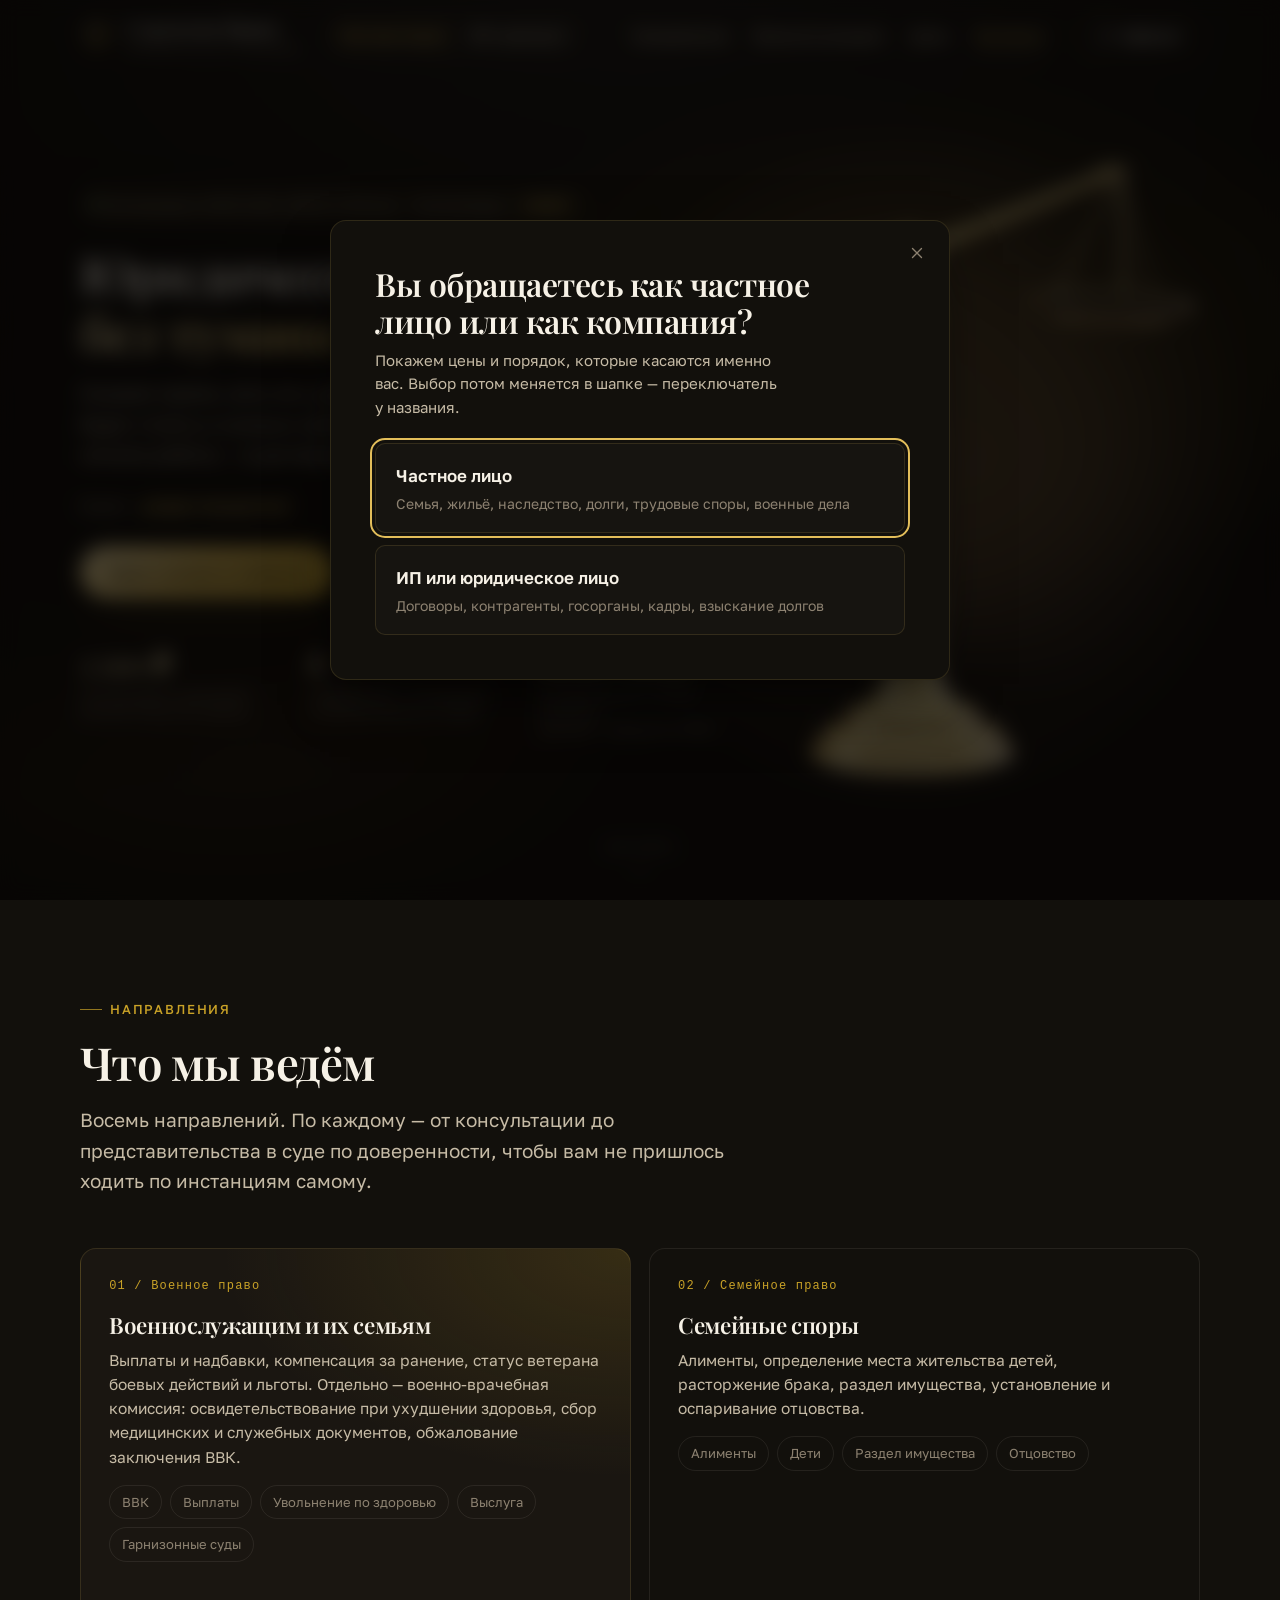
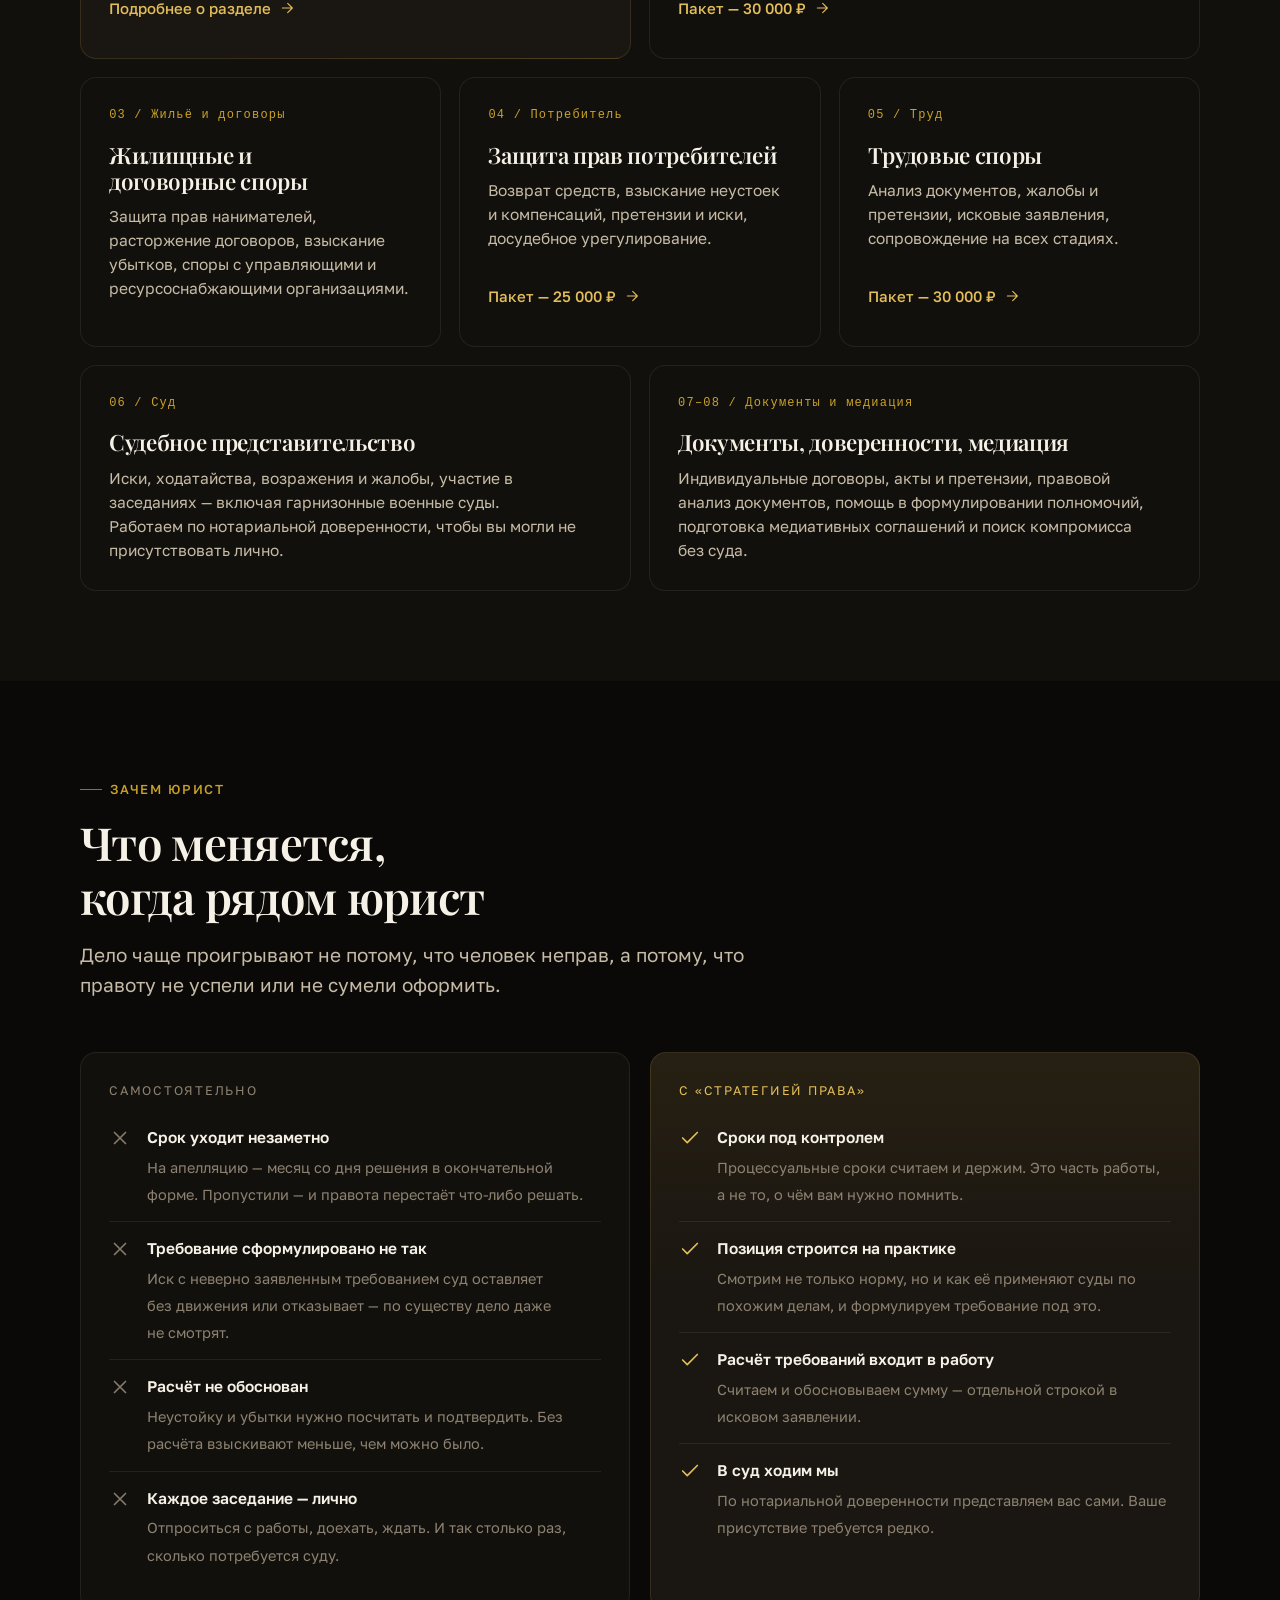
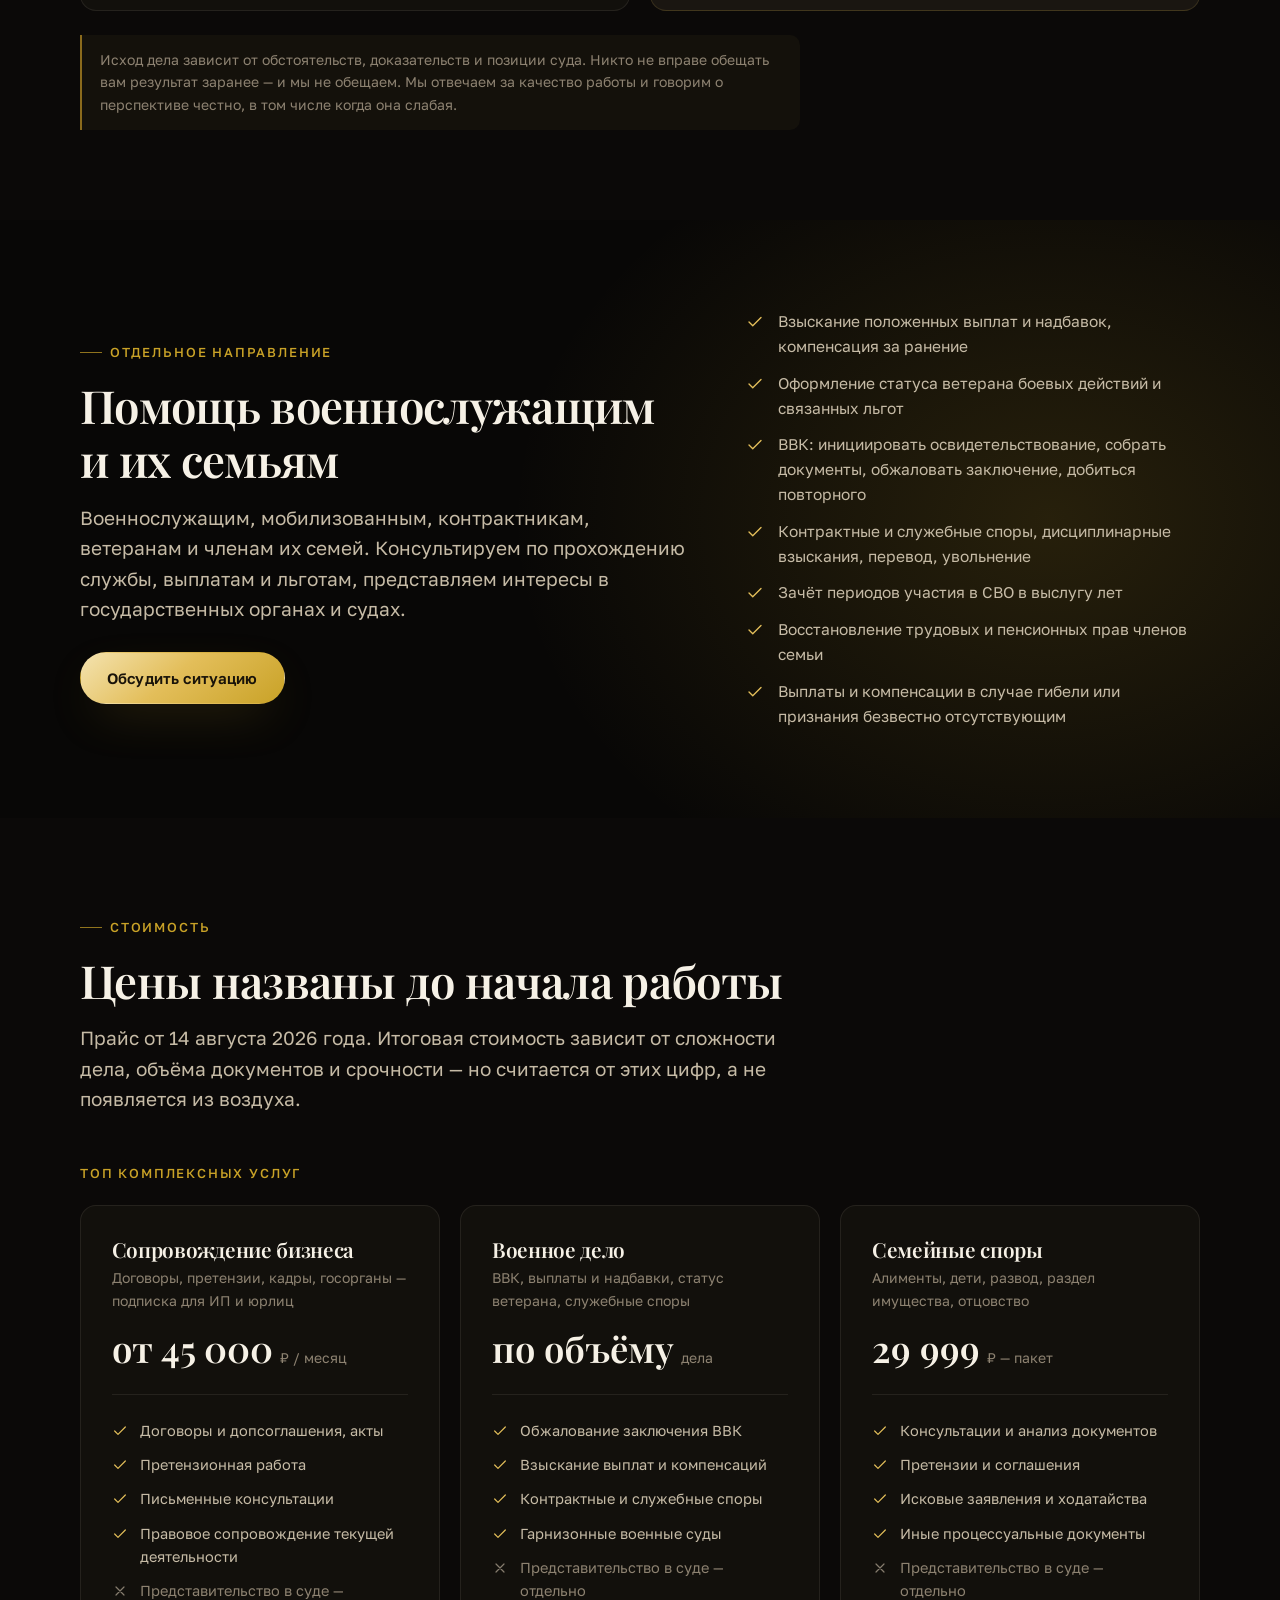
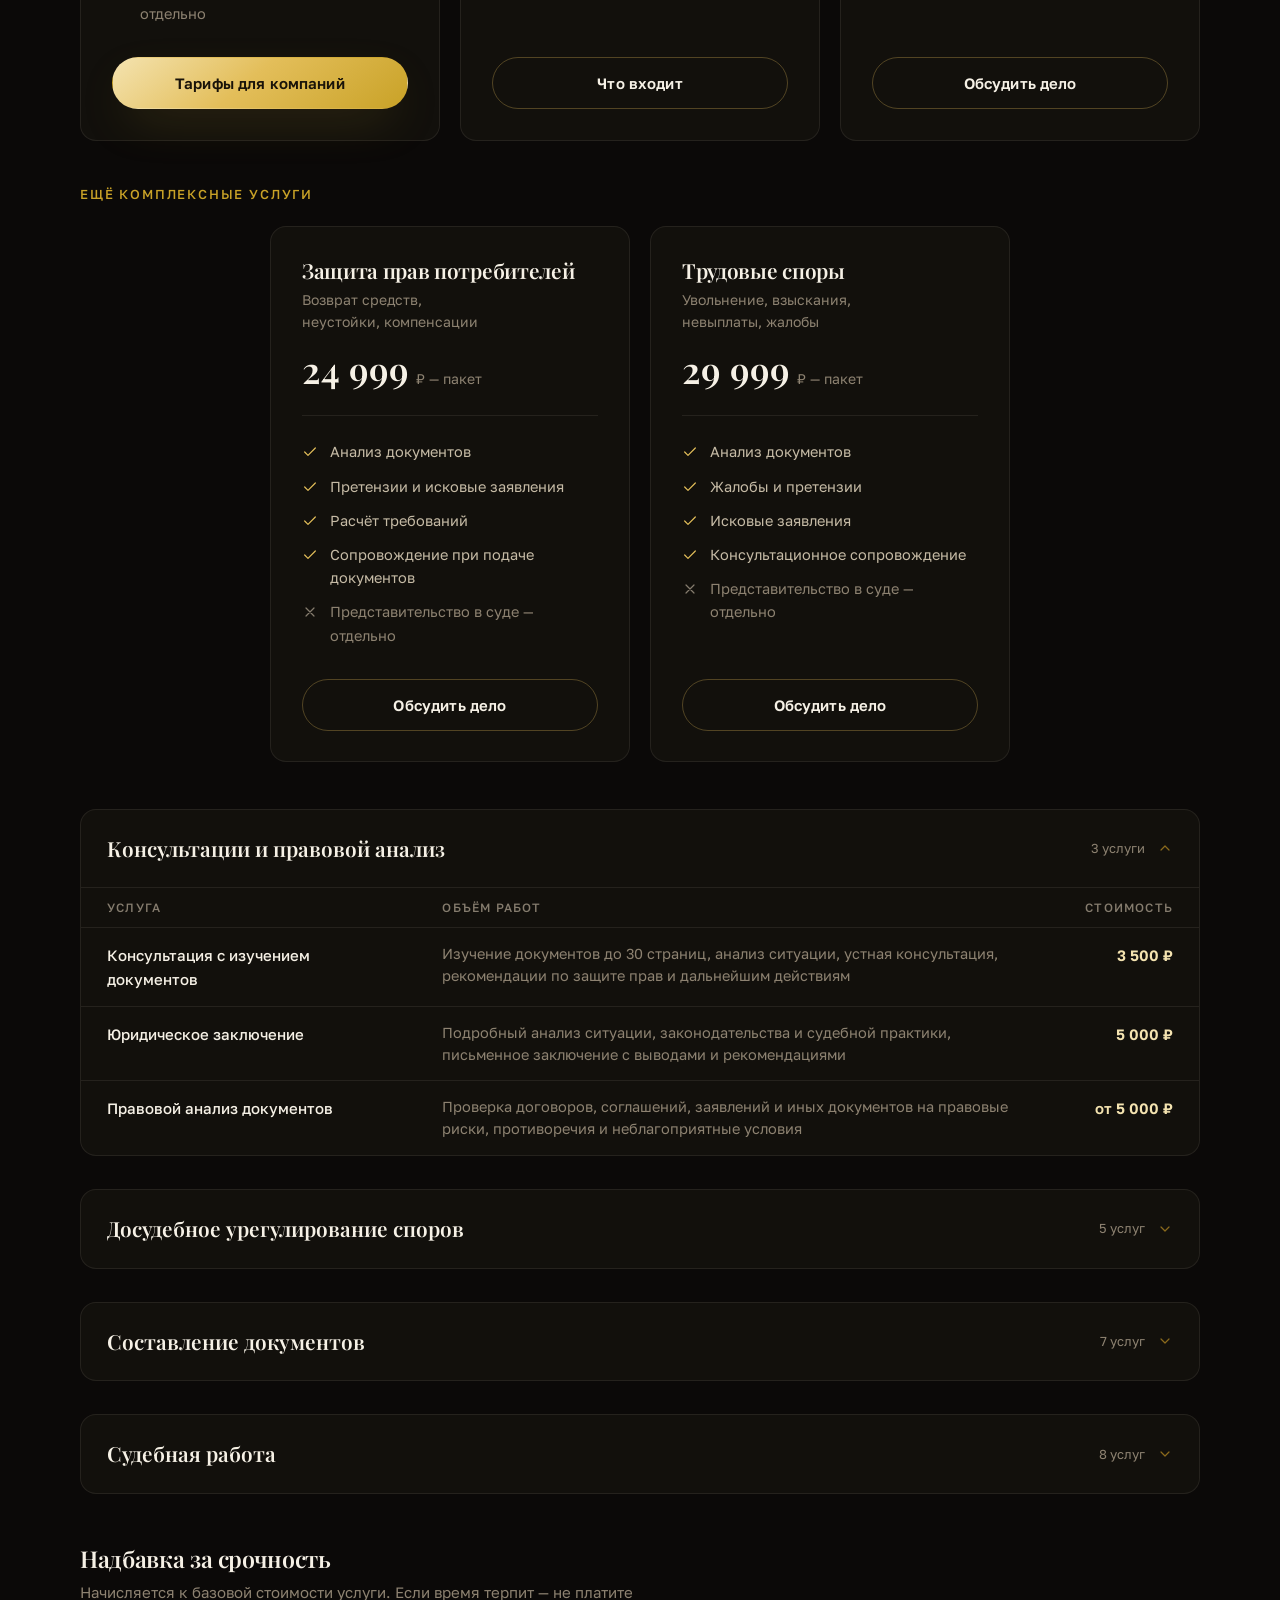
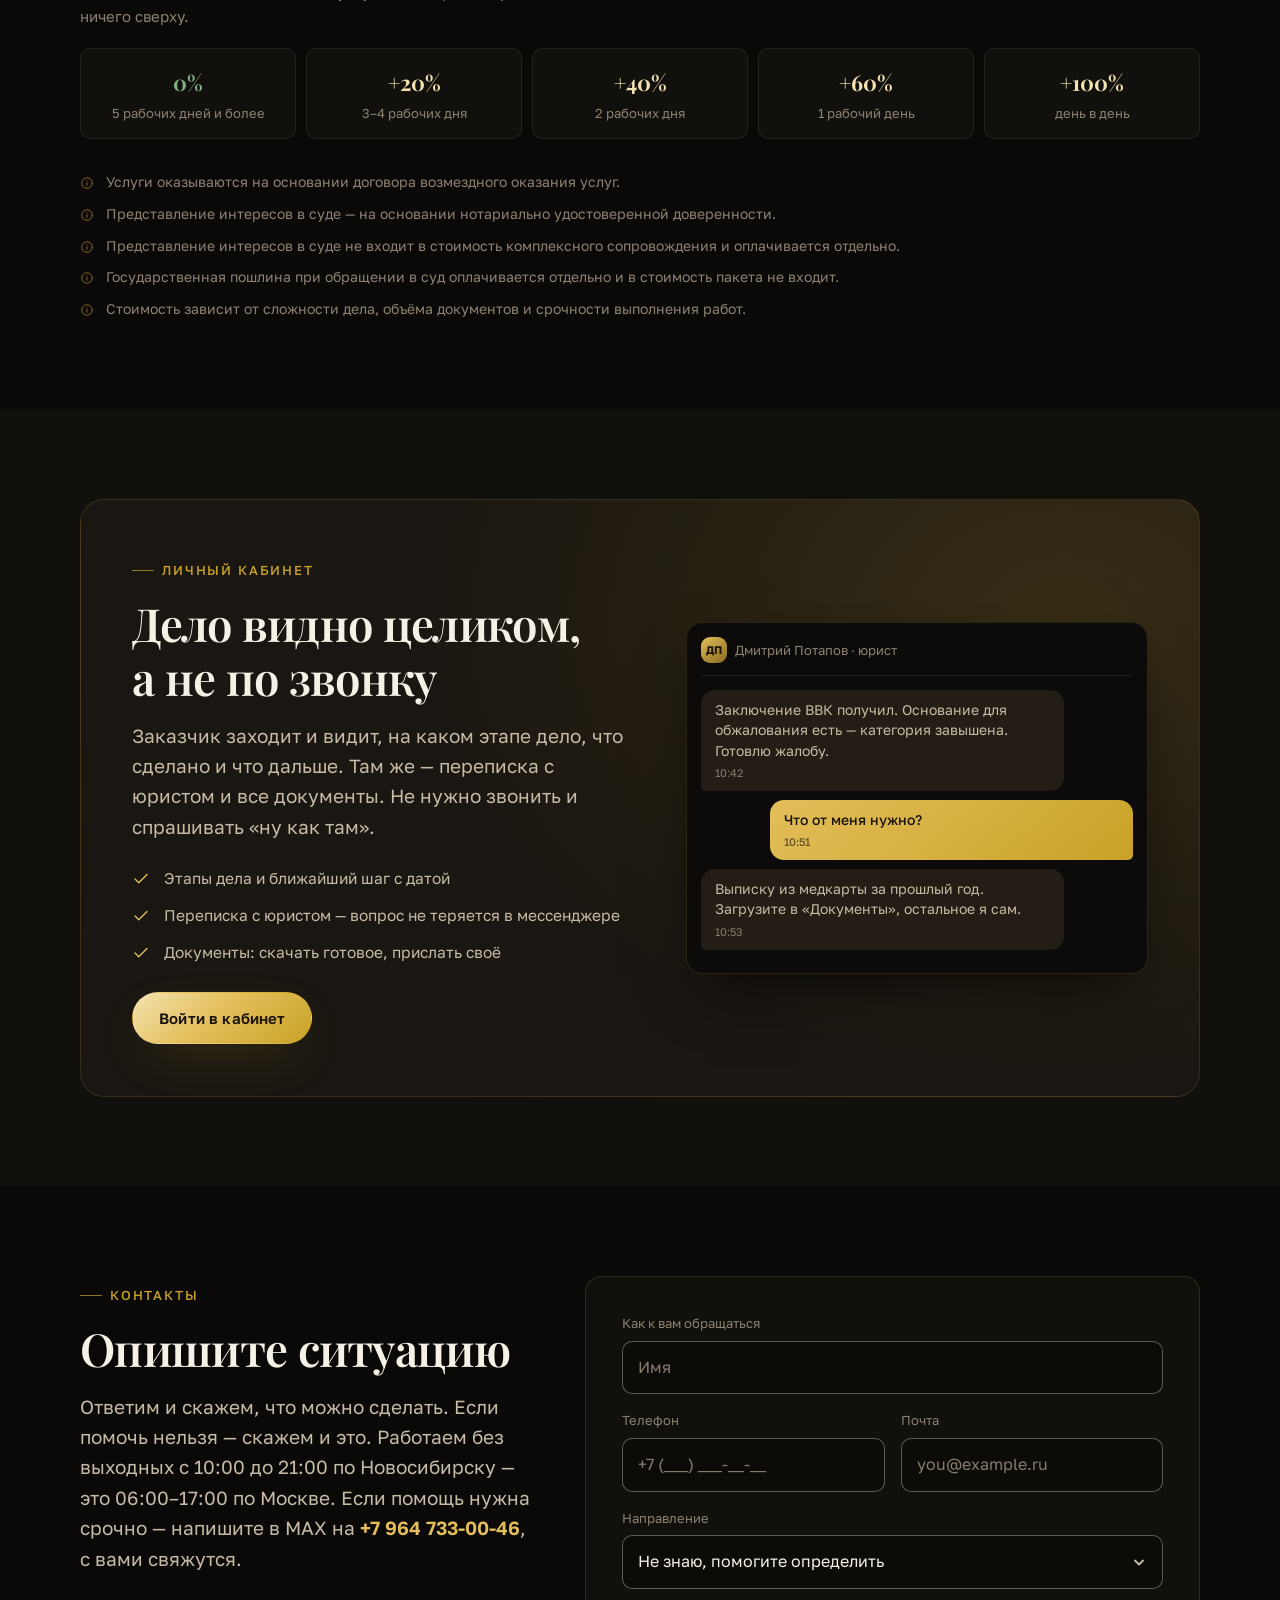
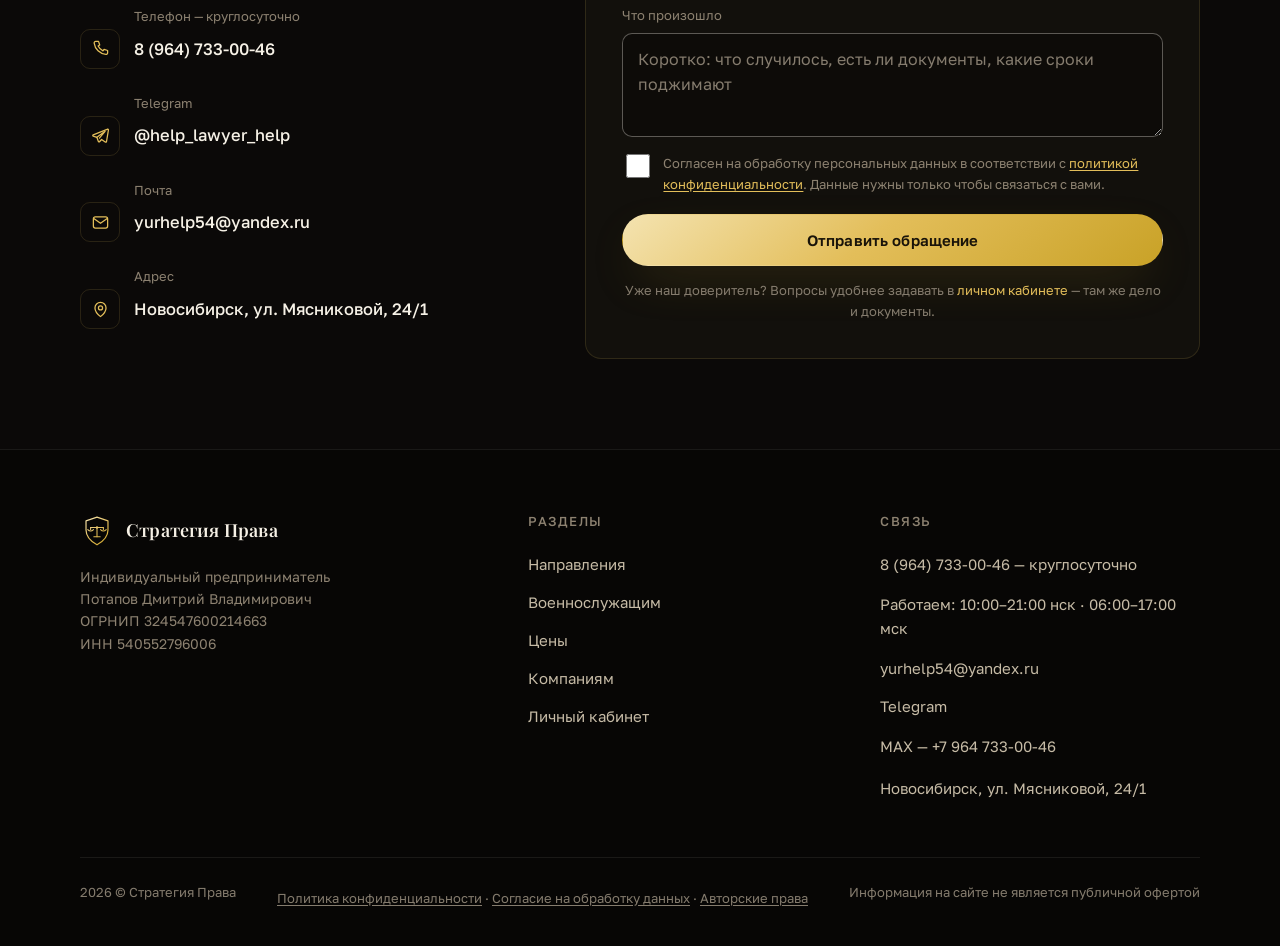
==== index.html @ c104bd07 "Сайт «Стратегия Права»: первая выкладка Собранная копия сайта. Исходники и серверная часть живут отд" ====
<!DOCTYPE html>
<html lang="ru">
<head>
<meta charset="utf-8">
<meta name="viewport" content="width=device-width, initial-scale=1, viewport-fit=cover">
<meta name="theme-color" content="#0b0908">
<title>Юрист в Новосибирске — «Стратегия Права»</title>
<meta name="description" content="Юридическая помощь частным лицам и бизнесу в Новосибирске: семейные, жилищные и трудовые споры, защита прав потребителей, помощь военнослужащим и их семьям. Консультация с изучением документов — 3 500 ₽. Работаем без выходных с 10:00 до 21:00 по Новосибирску — это 06:00–17:00 по Москве.">
<link rel="canonical" href="https://strategydefense.ru/">
<meta property="og:type" content="website">
<meta property="og:locale" content="ru_RU">
<meta property="og:site_name" content="Стратегия Права">
<meta property="og:title" content="Юрист в Новосибирске — «Стратегия Права»">
<meta property="og:description" content="Семейные, жилищные и трудовые споры, защита прав потребителей, помощь военнослужащим. Стоимость фиксируем до начала работы.">
<meta property="og:url" content="https://strategydefense.ru/">
<meta property="og:image" content="https://strategydefense.ru/assets/img/og.jpg">
<meta name="twitter:card" content="summary_large_image">
<link rel="icon" href="assets/img/favicon.svg?v=98" type="image/svg+xml">
<link rel="icon" type="image/png" sizes="32x32" href="assets/img/brand/favicon-32.png">
<link rel="apple-touch-icon" href="assets/img/brand/apple-touch-icon.png">
<link rel="preconnect" href="https://fonts.googleapis.com">
<link rel="preconnect" href="https://fonts.gstatic.com" crossorigin>
<link rel="stylesheet" href="https://fonts.googleapis.com/css2?family=Golos+Text:wght@400;500;600;700&family=Playfair+Display:wght@500;600;700&display=swap">
<link rel="stylesheet" href="assets/css/app.css?v=98">
<script type="application/ld+json">
{
  "@context": "https://schema.org",
  "@type": "LegalService",
  "name": "Стратегия Права",
  "description": "Юридические услуги для частных лиц и бизнеса: семейное, жилищное, трудовое и военное право, защита прав потребителей, судебное представительство.",
  "url": "https://strategydefense.ru/",
  "telephone": "+7-964-733-00-46",
  "email": "yurhelp54@yandex.ru",
  "priceRange": "1500-30000 RUB",
  "currenciesAccepted": "RUB",
  "address": {
    "@type": "PostalAddress",
    "streetAddress": "ул. Мясниковой, 24/1",
    "addressLocality": "Новосибирск",
    "addressRegion": "Новосибирская область",
    "addressCountry": "RU"
  },
  "areaServed": { "@type": "City", "name": "Новосибирск" },
  "openingHoursSpecification": {
    "@type": "OpeningHoursSpecification",
    "dayOfWeek": ["Monday","Tuesday","Wednesday","Thursday","Friday","Saturday","Sunday"],
    "opens": "10:00",
    "closes": "21:00"
  },
  "founder": { "@type": "Person", "name": "Потапов Дмитрий Владимирович" },
  "sameAs": ["https://t.me/help_lawyer_help"]
}
</script>
</head>
<body>
<a class="skip-link" href="#main">Перейти к содержанию</a>
<div class="grain" aria-hidden="true"></div>
<svg width="0" height="0" style="position:absolute" aria-hidden="true" focusable="false">
<defs>
<linearGradient id="au" gradientUnits="userSpaceOnUse" x1="17" y1="9" x2="79" y2="87">
<stop offset="0%" stop-color="#f4e3b0"/>
<stop offset="52%" stop-color="#e3be5a"/>
<stop offset="100%" stop-color="#c9a227"/>
</linearGradient>
<symbol id="i-check" viewBox="0 0 24 24" fill="none" stroke="currentColor" stroke-width="1.8" stroke-linecap="round" stroke-linejoin="round"><path d="m20 6-11 11-5-5"/></symbol>
<symbol id="i-x" viewBox="0 0 24 24" fill="none" stroke="currentColor" stroke-width="1.8" stroke-linecap="round"><path d="M18 6 6 18M6 6l12 12"/></symbol>
<symbol id="i-arrow" viewBox="0 0 24 24" fill="none" stroke="currentColor" stroke-width="1.6" stroke-linecap="round" stroke-linejoin="round"><path d="M5 12h14m-6-7 7 7-7 7"/></symbol>
<symbol id="i-phone" viewBox="0 0 24 24" fill="none" stroke="currentColor" stroke-width="1.6" stroke-linecap="round" stroke-linejoin="round"><path d="M6.5 3h3l1.5 4.5-2 1.4a13 13 0 0 0 6.1 6.1l1.4-2L21 14.5v3a2 2 0 0 1-2.2 2A16.5 16.5 0 0 1 4 5.2 2 2 0 0 1 6 3Z"/></symbol>
<symbol id="i-mail" viewBox="0 0 24 24" fill="none" stroke="currentColor" stroke-width="1.6" stroke-linecap="round" stroke-linejoin="round"><rect x="3" y="5" width="18" height="14" rx="2.5"/><path d="m3.5 7 8.5 6 8.5-6"/></symbol>
<symbol id="i-tg" viewBox="0 0 24 24" fill="none" stroke="currentColor" stroke-width="1.6" stroke-linecap="round" stroke-linejoin="round"><path d="M21 4 2.8 11.1c-.8.3-.8 1.4 0 1.7l4.6 1.5 1.8 5c.3.8 1.3.9 1.8.3l2.4-2.6 4.5 3.3c.6.4 1.5.1 1.7-.7L22 5.2c.2-.9-.6-1.6-1.4-1.2Z"/><path d="m7.4 14.3 10.4-7.6-7.2 8.6"/></symbol>
<symbol id="i-pin" viewBox="0 0 24 24" fill="none" stroke="currentColor" stroke-width="1.6" stroke-linecap="round" stroke-linejoin="round"><path d="M12 21s7-5.6 7-11a7 7 0 1 0-14 0c0 5.4 7 11 7 11Z"/><circle cx="12" cy="10" r="2.6"/></symbol>
<symbol id="i-clock" viewBox="0 0 24 24" fill="none" stroke="currentColor" stroke-width="1.6" stroke-linecap="round" stroke-linejoin="round"><circle cx="12" cy="12" r="9"/><path d="M12 7v5.2l3.2 2"/></symbol>
<symbol id="i-chev" viewBox="0 0 24 24" fill="none" stroke="currentColor" stroke-width="1.8" stroke-linecap="round" stroke-linejoin="round"><path d="m6 9 6 6 6-6"/></symbol>
<symbol id="i-dot" viewBox="0 0 24 24" fill="none" stroke="currentColor" stroke-width="1.8" stroke-linecap="round"><path d="M12 5v14M5 12h14"/></symbol>
<symbol id="i-info" viewBox="0 0 24 24" fill="none" stroke="currentColor" stroke-width="1.6" stroke-linecap="round" stroke-linejoin="round"><circle cx="12" cy="12" r="9"/><path d="M12 11v5m0-8.2v.2"/></symbol>
<symbol id="i-lock" viewBox="0 0 24 24" fill="none" stroke="currentColor" stroke-width="1.6" stroke-linecap="round" stroke-linejoin="round"><rect x="4" y="10" width="16" height="10" rx="2.5"/><path d="M8 10V7.5a4 4 0 0 1 8 0V10"/></symbol>
</defs>
</svg>
<header class="header" id="header">
<div class="container header__inner">
<a class="brand" href="index.html" aria-label="Стратегия Права — на главную">
<svg class="brand__mark" viewBox="0 0 96 96" fill="none" aria-hidden="true"><path d="M48 9 79 19.5V45c0 18-12.5 31.5-31 42C29.5 76.5 17 63 17 45V19.5Z" stroke="url(#au)" stroke-width="3.4" stroke-linejoin="round" stroke-linecap="round"/><g stroke="url(#au)" stroke-width="3" stroke-linecap="round" stroke-linejoin="round"><path d="M30 38h36"/><path d="M48 38v26"/><path d="M39 64h18"/><path d="M30 38v6M66 38v6"/><path d="M22 44q8 8.5 16 0M58 44q8 8.5 16 0"/></g><circle cx="48" cy="38" r="3.4" fill="url(#au)"/></svg>
<span class="brand__text">
<span class="brand__name">Стратегия Права</span>
<span class="brand__sub">Юридическая помощь</span>
</span>
</a>
<div class="audience" role="group" aria-label="Кому оказываем услуги">
<a class="audience__opt" href="index.html" aria-current="page" data-audience="person">Частным лицам</a>
<a class="audience__opt" href="business.html" data-audience="company">ИП и юрлицам</a>
</div>
<nav class="nav" aria-label="Основная навигация">
<a class="nav__link" href="#services">Направления</a>
<a class="nav__link" href="#military">Военнослужащим</a>
<a class="nav__link" href="#prices">Цены</a>
<a class="nav__link" href="#contacts">Контакты</a>
</nav>
<div class="header__actions">
<a class="header__phone" href="tel:+79647330046">8 (964) 733-00-46</a>
<a class="btn btn--ghost btn--sm" href="lk/index.html">
<svg width="15" height="15" aria-hidden="true"><use href="#i-lock"/></svg>
<span class="btn__label">Кабинет</span>
</a>
<button class="burger" id="burger" aria-label="Меню" aria-expanded="false" aria-controls="mobile-menu"><span></span></button>
</div>
</div>
</header>
<div class="mobile-menu" id="mobile-menu" hidden>
<div class="audience audience--menu" role="group" aria-label="Кому оказываем услуги">
<a class="audience__opt" href="index.html" aria-current="page" data-audience="person">Частным лицам</a>
<a class="audience__opt" href="business.html" data-audience="company">ИП и юрлицам</a>
</div>
<a href="#services">Направления</a>
<a href="#military">Военнослужащим</a>
<a href="#prices">Цены</a>
<a href="#contacts">Контакты</a>
<a href="lk/index.html">Личный кабинет</a>
<a class="btn btn--primary" href="tel:+79647330046">Позвонить 8 (964) 733-00-46</a>
</div>
<main id="main">
<section class="hero">
<div class="hero__glow" aria-hidden="true"></div>
<div class="container hero__inner">
<div class="hero__copy">
<p class="hero__badge">
<span class="hero__dot" aria-hidden="true"></span>
        Без выходных, 10:00–21:00 <span class="nowrap">(06:00–17:00&nbsp;мск)&nbsp;·</span> Консультация&nbsp;— <b>3 500 ₽</b>
</p>
<h1 class="hero__title">
<span>Юридическая помощь</span>
<span class="gilt">без тумана и сюрпризов</span>
</h1>
<p class="hero__lead">
        Скажем прямо, есть ли у дела перспектива, сколько это будет стоить
        и сколько займёт. Стоимость фиксируем до начала работы — в договоре,
        а не «по ходу».
      </p>
<p class="hero__ticker">
<span>Ведём:</span>
<span class="hero__ticker-word" id="ticker">алименты</span>
</p>
<div class="hero__cta">
<a class="btn btn--primary" href="lk/index.html">Задать вопрос в кабинете</a>
<a class="btn btn--ghost" href="#prices">Посмотреть цены</a>
</div>
<dl class="hero__trust">
<div><dt>3 500 ₽</dt><dd>консультация с изучением<br>документов до 30 страниц</dd></div>
<div><dt>8</dt><dd>направлений — от семейных<br>споров до военного права</dd></div>
<div><dt>10:00–21:00</dt><dd>по Новосибирску, 06:00–17:00&nbsp;мск;<br>срочное — напишите в MAX</dd></div>
</dl>
</div>
<div class="hero__stage" id="stage">
<canvas id="scales"></canvas>
</div>
</div>
<div class="hero__scroll" aria-hidden="true">
<span>Листайте</span>
<svg width="16" height="16"><use href="#i-chev"/></svg>
</div>
</section>
<section class="section section--raised" id="services">
<div class="container">
<div class="section__head reveal">
<p class="eyebrow">Направления</p>
<h2 class="section__title">Что мы ведём</h2>
<p class="section__lead">
        Восемь направлений. По каждому — от консультации до представительства
        в суде по доверенности, чтобы вам не пришлось ходить по инстанциям самому.
      </p>
</div>
<div class="bento">
<article class="tile tile--span3 tile--feature reveal">
<p class="tile__num">01 / Военное право</p>
<h3 class="tile__title">Военнослужащим и их семьям</h3>
<p class="tile__text">
          Выплаты и надбавки, компенсация за ранение, статус ветерана боевых
          действий и льготы. Отдельно — военно-врачебная комиссия: освидетельствование
          при ухудшении здоровья, сбор медицинских и служебных документов, обжалование
          заключения ВВК.
        </p>
<div class="chips">
<span class="chip">ВВК</span><span class="chip">Выплаты</span>
<span class="chip">Увольнение по здоровью</span><span class="chip">Выслуга</span>
<span class="chip">Гарнизонные суды</span>
</div>
<p class="tile__foot"><a class="link-arrow" href="#military">Подробнее о разделе <svg width="16" height="16"><use href="#i-arrow"/></svg></a></p>
</article>
<article class="tile tile--span3 reveal" style="--reveal-delay:60ms">
<p class="tile__num">02 / Семейное право</p>
<h3 class="tile__title">Семейные споры</h3>
<p class="tile__text">
          Алименты, определение места жительства детей, расторжение брака,
          раздел имущества, установление и оспаривание отцовства.
        </p>
<div class="chips">
<span class="chip">Алименты</span><span class="chip">Дети</span>
<span class="chip">Раздел имущества</span><span class="chip">Отцовство</span>
</div>
<p class="tile__foot"><a class="link-arrow" href="#prices">Пакет — 30 000 ₽ <svg width="16" height="16"><use href="#i-arrow"/></svg></a></p>
</article>
<article class="tile tile--span2 reveal">
<p class="tile__num">03 / Жильё и договоры</p>
<h3 class="tile__title">Жилищные и договорные споры</h3>
<p class="tile__text">
          Защита прав нанимателей, расторжение договоров, взыскание убытков,
          споры с управляющими и ресурсоснабжающими организациями.
        </p>
</article>
<article class="tile tile--span2 reveal" style="--reveal-delay:60ms">
<p class="tile__num">04 / Потребитель</p>
<h3 class="tile__title">Защита прав потребителей</h3>
<p class="tile__text">
          Возврат средств, взыскание неустоек и компенсаций, претензии и иски,
          досудебное урегулирование.
        </p>
<p class="tile__foot"><a class="link-arrow" href="#prices">Пакет — 25 000 ₽ <svg width="16" height="16"><use href="#i-arrow"/></svg></a></p>
</article>
<article class="tile tile--span2 reveal" style="--reveal-delay:120ms">
<p class="tile__num">05 / Труд</p>
<h3 class="tile__title">Трудовые споры</h3>
<p class="tile__text">
          Анализ документов, жалобы и претензии, исковые заявления,
          сопровождение на всех стадиях.
        </p>
<p class="tile__foot"><a class="link-arrow" href="#prices">Пакет — 30 000 ₽ <svg width="16" height="16"><use href="#i-arrow"/></svg></a></p>
</article>
<article class="tile tile--span3 reveal">
<p class="tile__num">06 / Суд</p>
<h3 class="tile__title">Судебное представительство</h3>
<p class="tile__text">
          Иски, ходатайства, возражения и жалобы, участие в заседаниях —
          включая гарнизонные военные суды. Работаем по нотариальной доверенности,
          чтобы вы могли не присутствовать лично.
        </p>
</article>
<article class="tile tile--span3 reveal" style="--reveal-delay:60ms">
<p class="tile__num">07–08 / Документы и медиация</p>
<h3 class="tile__title">Документы, доверенности, медиация</h3>
<p class="tile__text">
          Индивидуальные договоры, акты и претензии, правовой анализ документов,
          помощь в формулировании полномочий, подготовка медиативных соглашений
          и поиск компромисса без суда.
        </p>
</article>
</div>
</div>
</section>
<section class="section">
<div class="container">
<div class="section__head reveal">
<p class="eyebrow">Зачем юрист</p>
<h2 class="section__title">Что меняется, когда рядом юрист</h2>
<p class="section__lead">
        Дело чаще проигрывают не потому, что человек неправ, а потому, что
        правоту не успели или не сумели оформить.
      </p>
</div>
<div class="compare reveal">
<div class="compare__col">
<p class="compare__label">Самостоятельно</p>
<div class="compare__row">
<svg class="compare__icon" style="color:var(--faint)"><use href="#i-x"/></svg>
<p><b>Срок уходит незаметно</b><span>На апелляцию — месяц со дня решения в окончательной форме. Пропустили — и правота перестаёт что-либо решать.</span></p>
</div>
<div class="compare__row">
<svg class="compare__icon" style="color:var(--faint)"><use href="#i-x"/></svg>
<p><b>Требование сформулировано не так</b><span>Иск с неверно заявленным требованием суд оставляет без движения или отказывает — по существу дело даже не смотрят.</span></p>
</div>
<div class="compare__row">
<svg class="compare__icon" style="color:var(--faint)"><use href="#i-x"/></svg>
<p><b>Расчёт не обоснован</b><span>Неустойку и убытки нужно посчитать и подтвердить. Без расчёта взыскивают меньше, чем можно было.</span></p>
</div>
<div class="compare__row">
<svg class="compare__icon" style="color:var(--faint)"><use href="#i-x"/></svg>
<p><b>Каждое заседание — лично</b><span>Отпроситься с работы, доехать, ждать. И так столько раз, сколько потребуется суду.</span></p>
</div>
</div>
<div class="compare__col compare__col--good">
<p class="compare__label">С «Стратегией Права»</p>
<div class="compare__row">
<svg class="compare__icon" style="color:var(--gold)"><use href="#i-check"/></svg>
<p><b>Сроки под контролем</b><span>Процессуальные сроки считаем и держим. Это часть работы, а не то, о чём вам нужно помнить.</span></p>
</div>
<div class="compare__row">
<svg class="compare__icon" style="color:var(--gold)"><use href="#i-check"/></svg>
<p><b>Позиция строится на практике</b><span>Смотрим не только норму, но и как её применяют суды по похожим делам, и формулируем требование под это.</span></p>
</div>
<div class="compare__row">
<svg class="compare__icon" style="color:var(--gold)"><use href="#i-check"/></svg>
<p><b>Расчёт требований входит в работу</b><span>Считаем и обосновываем сумму — отдельной строкой в исковом заявлении.</span></p>
</div>
<div class="compare__row">
<svg class="compare__icon" style="color:var(--gold)"><use href="#i-check"/></svg>
<p><b>В суд ходим мы</b><span>По нотариальной доверенности представляем вас сами. Ваше присутствие требуется редко.</span></p>
</div>
</div>
</div>
<p class="note reveal" style="max-width:80ch">
      Исход дела зависит от обстоятельств, доказательств и позиции суда. Никто
      не вправе обещать вам результат заранее — и мы не обещаем. Мы отвечаем
      за качество работы и говорим о перспективе честно, в том числе когда
      она слабая.
    </p>
</div>
</section>
<section class="section band" id="military">
<div class="band__glow" aria-hidden="true"></div>
<div class="container band__inner">
<div class="reveal">
<p class="eyebrow">Отдельное направление</p>
<h2 class="section__title">Помощь военнослужащим и их семьям</h2>
<p class="section__lead" style="margin-bottom:28px">
        Военнослужащим, мобилизованным, контрактникам, ветеранам и членам их
        семей. Консультируем по прохождению службы, выплатам и льготам,
        представляем интересы в государственных органах и судах.
      </p>
<p><a class="btn btn--primary" href="#contacts">Обсудить ситуацию</a></p>
</div>
<ul class="band__list reveal" style="--reveal-delay:100ms">
<li><svg><use href="#i-check"/></svg><span>Взыскание положенных выплат и надбавок, компенсация за ранение</span></li>
<li><svg><use href="#i-check"/></svg><span>Оформление статуса ветерана боевых действий и связанных льгот</span></li>
<li><svg><use href="#i-check"/></svg><span>ВВК: инициировать освидетельствование, собрать документы, обжаловать заключение, добиться повторного</span></li>
<li><svg><use href="#i-check"/></svg><span>Контрактные и служебные споры, дисциплинарные взыскания, перевод, увольнение</span></li>
<li><svg><use href="#i-check"/></svg><span>Зачёт периодов участия в СВО в выслугу лет</span></li>
<li><svg><use href="#i-check"/></svg><span>Восстановление трудовых и пенсионных прав членов семьи</span></li>
<li><svg><use href="#i-check"/></svg><span>Выплаты и компенсации в случае гибели или признания безвестно отсутствующим</span></li>
</ul>
</div>
</section>
<section class="section" id="prices">
<div class="container">
<div class="section__head section__head--wide reveal">
<p class="eyebrow">Стоимость</p>
<h2 class="section__title">Цены названы до начала работы</h2>
<p class="section__lead">
        Прайс от 14 августа 2026 года. Итоговая стоимость зависит от сложности
        дела, объёма документов и срочности — но считается от этих цифр,
        а не появляется из воздуха.
      </p>
</div>
<h3 class="plans__head reveal">ТОП комплексных услуг</h3>
<div class="plans reveal">
<article class="plan">
<h3 class="plan__name">Сопровождение бизнеса</h3>
<p class="plan__for">Договоры, претензии, кадры, госорганы — подписка для ИП и юрлиц</p>
<p class="plan__price"><b>от 45 000</b><span>₽ / месяц</span></p>
<ul class="plan__list">
<li class="yes"><svg><use href="#i-check"/></svg><span>Договоры и допсоглашения, акты</span></li>
<li class="yes"><svg><use href="#i-check"/></svg><span>Претензионная работа</span></li>
<li class="yes"><svg><use href="#i-check"/></svg><span>Письменные консультации</span></li>
<li class="yes"><svg><use href="#i-check"/></svg><span>Правовое сопровождение текущей деятельности</span></li>
<li class="no"><svg><use href="#i-x"/></svg><span>Представительство в суде — отдельно</span></li>
</ul>
<a class="btn btn--primary btn--block" href="business.html">Тарифы для компаний</a>
</article>
<article class="plan">
<h3 class="plan__name">Военное дело</h3>
<p class="plan__for">ВВК, выплаты и надбавки, статус ветерана, служебные споры</p>
<p class="plan__price"><b>по объёму</b><span>дела</span></p>
<ul class="plan__list">
<li class="yes"><svg><use href="#i-check"/></svg><span>Обжалование заключения ВВК</span></li>
<li class="yes"><svg><use href="#i-check"/></svg><span>Взыскание выплат и компенсаций</span></li>
<li class="yes"><svg><use href="#i-check"/></svg><span>Контрактные и служебные споры</span></li>
<li class="yes"><svg><use href="#i-check"/></svg><span>Гарнизонные военные суды</span></li>
<li class="no"><svg><use href="#i-x"/></svg><span>Представительство в суде — отдельно</span></li>
</ul>
<a class="btn btn--ghost btn--block" href="#military">Что входит</a>
</article>
<article class="plan">
<h3 class="plan__name">Семейные споры</h3>
<p class="plan__for">Алименты, дети, развод, раздел имущества, отцовство</p>
<p class="plan__price"><b>29 999</b><span>₽ — пакет</span></p>
<ul class="plan__list">
<li class="yes"><svg><use href="#i-check"/></svg><span>Консультации и анализ документов</span></li>
<li class="yes"><svg><use href="#i-check"/></svg><span>Претензии и соглашения</span></li>
<li class="yes"><svg><use href="#i-check"/></svg><span>Исковые заявления и ходатайства</span></li>
<li class="yes"><svg><use href="#i-check"/></svg><span>Иные процессуальные документы</span></li>
<li class="no"><svg><use href="#i-x"/></svg><span>Представительство в суде — отдельно</span></li>
</ul>
<a class="btn btn--ghost btn--block" href="#contacts">Обсудить дело</a>
</article>
</div>
<h3 class="plans__head reveal">Ещё комплексные услуги</h3>
<div class="plans plans--rest reveal">
<article class="plan">
<h3 class="plan__name">Защита прав потребителей</h3>
<p class="plan__for">Возврат средств, неустойки, компенсации</p>
<p class="plan__price"><b>24 999</b><span>₽ — пакет</span></p>
<ul class="plan__list">
<li class="yes"><svg><use href="#i-check"/></svg><span>Анализ документов</span></li>
<li class="yes"><svg><use href="#i-check"/></svg><span>Претензии и исковые заявления</span></li>
<li class="yes"><svg><use href="#i-check"/></svg><span>Расчёт требований</span></li>
<li class="yes"><svg><use href="#i-check"/></svg><span>Сопровождение при подаче документов</span></li>
<li class="no"><svg><use href="#i-x"/></svg><span>Представительство в суде — отдельно</span></li>
</ul>
<a class="btn btn--ghost btn--block" href="#contacts">Обсудить дело</a>
</article>
<article class="plan">
<h3 class="plan__name">Трудовые споры</h3>
<p class="plan__for">Увольнение, взыскания, невыплаты, жалобы</p>
<p class="plan__price"><b>29 999</b><span>₽ — пакет</span></p>
<ul class="plan__list">
<li class="yes"><svg><use href="#i-check"/></svg><span>Анализ документов</span></li>
<li class="yes"><svg><use href="#i-check"/></svg><span>Жалобы и претензии</span></li>
<li class="yes"><svg><use href="#i-check"/></svg><span>Исковые заявления</span></li>
<li class="yes"><svg><use href="#i-check"/></svg><span>Консультационное сопровождение</span></li>
<li class="no"><svg><use href="#i-x"/></svg><span>Представительство в суде — отдельно</span></li>
</ul>
<a class="btn btn--ghost btn--block" href="#contacts">Обсудить дело</a>
</article>
</div>
<div class="pricebook reveal" style="margin-top:clamp(28px,3.6vw,48px)">
<details class="pricegroup" open>
<summary>
          Консультации и правовой анализ
          <span class="pricegroup__count">3 услуги</span>
<svg class="pricegroup__chev"><use href="#i-chev"/></svg>
</summary>
<table class="ptable">
<thead><tr><th>Услуга</th><th>Объём работ</th><th style="text-align:right">Стоимость</th></tr></thead>
<tbody>
<tr><td class="p-name">Консультация с изучением документов</td><td class="p-scope">Изучение документов до 30 страниц, анализ ситуации, устная консультация, рекомендации по защите прав и дальнейшим действиям</td><td class="p-cost">3 500 ₽</td></tr>
<tr><td class="p-name">Юридическое заключение</td><td class="p-scope">Подробный анализ ситуации, законодательства и судебной практики, письменное заключение с выводами и рекомендациями</td><td class="p-cost">5 000 ₽</td></tr>
<tr><td class="p-name">Правовой анализ документов</td><td class="p-scope">Проверка договоров, соглашений, заявлений и иных документов на правовые риски, противоречия и неблагоприятные условия</td><td class="p-cost">от 5 000 ₽</td></tr>
</tbody>
</table>
</details>
<details class="pricegroup">
<summary>
          Досудебное урегулирование споров
          <span class="pricegroup__count">5 услуг</span>
<svg class="pricegroup__chev"><use href="#i-chev"/></svg>
</summary>
<table class="ptable">
<thead><tr><th>Услуга</th><th>Объём работ</th><th style="text-align:right">Стоимость</th></tr></thead>
<tbody>
<tr><td class="p-name">Претензия физическому лицу</td><td class="p-scope">Претензионное письмо с изложением требований заказчика</td><td class="p-cost">от 1 500 ₽</td></tr>
<tr><td class="p-name">Претензия юридическому лицу</td><td class="p-scope">Анализ ситуации, мотивированная претензия со ссылками на нормы законодательства и договорные обязательства</td><td class="p-cost">от 3 000 ₽</td></tr>
<tr><td class="p-name">Ответ на претензию</td><td class="p-scope">Анализ предъявленных требований, формирование правовой позиции, письменный ответ</td><td class="p-cost">от 3 000 ₽</td></tr>
<tr><td class="p-name">Досудебное соглашение</td><td class="p-scope">Разработка соглашения об урегулировании спора без обращения в суд</td><td class="p-cost">от 5 000 ₽</td></tr>
<tr><td class="p-name">Представительство при урегулировании спора</td><td class="p-scope">Переговоры, деловая переписка, телефонные переговоры, участие во встречах, выработка условий урегулирования</td><td class="p-cost">от 3 000 ₽</td></tr>
</tbody>
</table>
</details>
<details class="pricegroup">
<summary>
          Составление документов
          <span class="pricegroup__count">7 услуг</span>
<svg class="pricegroup__chev"><use href="#i-chev"/></svg>
</summary>
<table class="ptable">
<thead><tr><th>Услуга</th><th>Объём работ</th><th style="text-align:right">Стоимость</th></tr></thead>
<tbody>
<tr><td class="p-name">Исковое заявление</td><td class="p-scope">Подготовка иска, формирование правовой позиции, перечень приложений и расчёты</td><td class="p-cost">от 7 000 ₽</td></tr>
<tr><td class="p-name">Административное исковое заявление</td><td class="p-scope">Подготовка административного иска и необходимых приложений</td><td class="p-cost">от 8 500 ₽</td></tr>
<tr><td class="p-name">Ходатайство</td><td class="p-scope">Процессуальный документ по конкретному вопросу в рамках разбирательства</td><td class="p-cost">от 2 000 ₽</td></tr>
<tr><td class="p-name">Договор</td><td class="p-scope">Разработка договора с учётом интересов заказчика и действующего законодательства</td><td class="p-cost">5 000–7 000 ₽</td></tr>
<tr><td class="p-name">Проверка договора</td><td class="p-scope">Анализ на правовые риски и неблагоприятные условия, рекомендации</td><td class="p-cost">от 3 500 ₽</td></tr>
<tr><td class="p-name">Доверенность (проект)</td><td class="p-scope">Проект для последующего нотариального удостоверения или подписания</td><td class="p-cost">1 500 ₽</td></tr>
<tr><td class="p-name">Правки в готовый документ</td><td class="p-scope">Корректировка содержания, дополнение новыми условиями и положениями</td><td class="p-cost">1 000 ₽</td></tr>
</tbody>
</table>
</details>
<details class="pricegroup">
<summary>
          Судебная работа
          <span class="pricegroup__count">8 услуг</span>
<svg class="pricegroup__chev"><use href="#i-chev"/></svg>
</summary>
<table class="ptable">
<thead><tr><th>Услуга</th><th>Объём работ</th><th style="text-align:right">Стоимость</th></tr></thead>
<tbody>
<tr><td class="p-name">Возражения на иск</td><td class="p-scope">Анализ исковых требований, формирование правовой позиции, подготовка возражений</td><td class="p-cost">от 7 000 ₽</td></tr>
<tr><td class="p-name">Отзыв на иск</td><td class="p-scope">Анализ материалов дела, мотивированный отзыв на исковое заявление</td><td class="p-cost">от 7 000 ₽</td></tr>
<tr><td class="p-name">Письменные пояснения в суд</td><td class="p-scope">Письменная позиция по обстоятельствам дела и представленным доказательствам</td><td class="p-cost">от 3 000 ₽</td></tr>
<tr><td class="p-name">Мировое соглашение</td><td class="p-scope">Разработка условий урегулирования спора и подготовка текста соглашения</td><td class="p-cost">от 7 000 ₽</td></tr>
<tr><td class="p-name">Апелляционная жалоба</td><td class="p-scope">Анализ решения суда первой инстанции, формирование позиции, подготовка жалобы</td><td class="p-cost">от 10 000 ₽</td></tr>
<tr><td class="p-name">Кассационная жалоба</td><td class="p-scope">Анализ судебных актов и подготовка кассационной жалобы</td><td class="p-cost">от 10 000 ₽</td></tr>
<tr><td class="p-name">Представительство в госорганах</td><td class="p-scope">Подготовка обращений, участие в рассмотрении вопросов, взаимодействие с должностными лицами. По доверенности</td><td class="p-cost">от 5 500 ₽</td></tr>
<tr><td class="p-name">Участие в судебном заседании</td><td class="p-scope">Подготовка к заседанию, участие, представление интересов доверителя. По доверенности</td><td class="p-cost">12 000 ₽</td></tr>
</tbody>
</table>
</details>
</div>
<div class="reveal" style="margin-top:clamp(32px,4vw,56px)">
<h3 style="font-size:clamp(1.15rem,1rem + 0.6vw,1.45rem);margin-bottom:8px">Надбавка за срочность</h3>
<p style="font-size:15px;color:var(--muted);margin-bottom:20px;max-width:66ch">
        Начисляется к базовой стоимости услуги. Если время терпит — не платите ничего сверху.
      </p>
<div class="rush">
<div class="rush__cell rush__cell--free"><b>0%</b><span>5 рабочих дней и более</span></div>
<div class="rush__cell"><b>+20%</b><span>3–4 рабочих дня</span></div>
<div class="rush__cell"><b>+40%</b><span>2 рабочих дня</span></div>
<div class="rush__cell"><b>+60%</b><span>1 рабочий день</span></div>
<div class="rush__cell"><b>+100%</b><span>день в день</span></div>
</div>
<ul class="fineprint">
<li><svg><use href="#i-info"/></svg><span>Услуги оказываются на основании договора возмездного оказания услуг.</span></li>
<li><svg><use href="#i-info"/></svg><span>Представление интересов в суде — на основании нотариально удостоверенной доверенности.</span></li>
<li><svg><use href="#i-info"/></svg><span>Представление интересов в суде не входит в стоимость комплексного сопровождения и оплачивается отдельно.</span></li>
<li><svg><use href="#i-info"/></svg><span>Государственная пошлина при обращении в суд оплачивается отдельно и в стоимость пакета не входит.</span></li>
<li><svg><use href="#i-info"/></svg><span>Стоимость зависит от сложности дела, объёма документов и срочности выполнения работ.</span></li>
</ul>
</div>
</div>
</section>
<section class="section section--raised" id="cabinet">
<div class="container">
<div class="promo reveal">
<div class="promo__inner">
<div>
<p class="eyebrow">Личный кабинет</p>
<h2 class="section__title">Дело видно целиком, а не по звонку</h2>
<p class="section__lead" style="margin-bottom:24px">
            Заказчик заходит и видит, на каком этапе дело, что сделано и что
            дальше. Там же — переписка с юристом и все документы. Не нужно
            звонить и спрашивать «ну как там».
          </p>
<ul class="band__list" style="margin-bottom:28px">
<li><svg><use href="#i-check"/></svg><span>Этапы дела и ближайший шаг с датой</span></li>
<li><svg><use href="#i-check"/></svg><span>Переписка с юристом — вопрос не теряется в мессенджере</span></li>
<li><svg><use href="#i-check"/></svg><span>Документы: скачать готовое, прислать своё</span></li>
</ul>
<a class="btn btn--primary" href="lk/index.html">Войти в кабинет</a>
</div>
<div class="mock" aria-hidden="true">
<div class="mock__bar">
<span class="mock__avatar">ДП</span>
<span>Дмитрий Потапов · юрист</span>
</div>
<div class="bubble bubble--them">Заключение ВВК получил. Основание для обжалования есть — категория завышена. Готовлю жалобу.<time>10:42</time></div>
<div class="bubble bubble--me">Что от меня нужно?<time>10:51</time></div>
<div class="bubble bubble--them">Выписку из медкарты за прошлый год. Загрузите в «Документы», остальное я сам.<time>10:53</time></div>
</div>
</div>
</div>
</div>
</section>
<section class="section" id="contacts">
<div class="container">
<div class="contact">
<div class="reveal">
<p class="eyebrow">Контакты</p>
<h2 class="section__title">Опишите ситуацию</h2>
<p class="section__lead" style="margin-bottom:32px">
          Ответим и скажем, что можно сделать. Если помочь нельзя — скажем и это.
          Работаем без выходных с 10:00 до 21:00 по Новосибирску — это
          06:00–17:00 по Москве. Если помощь нужна срочно —
          напишите в MAX на <b style="color:var(--gold);font-weight:600">+7&nbsp;964&nbsp;733-00-46</b>, с вами свяжутся.
        </p>
<dl class="contact__list">
<div class="contact__item">
<span class="contact__icon"><svg width="19" height="19"><use href="#i-phone"/></svg></span>
<div><dt>Телефон — круглосуточно</dt><dd><a href="tel:+79647330046">8 (964) 733-00-46</a></dd></div>
</div>
<div class="contact__item">
<span class="contact__icon"><svg width="19" height="19"><use href="#i-tg"/></svg></span>
<div><dt>Telegram</dt><dd><a href="https://t.me/help_lawyer_help" target="_blank" rel="noopener">@help_lawyer_help</a></dd></div>
</div>
<div class="contact__item">
<span class="contact__icon"><svg width="19" height="19"><use href="#i-mail"/></svg></span>
<div><dt>Почта</dt><dd><a href="mailto:yurhelp54@yandex.ru">yurhelp54@yandex.ru</a></dd></div>
</div>
<div class="contact__item">
<span class="contact__icon"><svg width="19" height="19"><use href="#i-pin"/></svg></span>
<div><dt>Адрес</dt><dd>Новосибирск, ул. Мясниковой, 24/1</dd></div>
</div>
</dl>
</div>
<form class="form reveal" id="lead-form" novalidate>
<div class="form__grid">
<div class="field field--full">
<label for="f-name">Как к вам обращаться</label>
<input id="f-name" name="name" type="text" autocomplete="name" placeholder="Имя" required>
<p class="field__error">Напишите имя — иначе непонятно, как к вам обратиться.</p>
</div>
<div class="field">
<label for="f-phone">Телефон</label>
<input id="f-phone" name="phone" type="tel" inputmode="tel" autocomplete="tel" placeholder="+7 (___) ___-__-__">
<p class="field__error">Телефон выглядит неполным — проверьте цифры.</p>
</div>
<div class="field">
<label for="f-mail">Почта</label>
<input id="f-mail" name="email" type="email" autocomplete="email" placeholder="you@example.ru">
<p class="field__error">В адресе опечатка — не хватает «@» или домена.</p>
</div>
<div class="field field--full">
<label for="f-topic">Направление</label>
<select id="f-topic" name="topic">
<option>Не знаю, помогите определить</option>
<option>Помощь военнослужащим и семьям</option>
<option>Семейный спор</option>
<option>Жилищный или договорный спор</option>
<option>Защита прав потребителей</option>
<option>Трудовой спор</option>
<option>Сопровождение бизнеса</option>
</select>
</div>
<div class="field field--full">
<label for="f-text">Что произошло</label>
<textarea id="f-text" name="message" placeholder="Коротко: что случилось, есть ли документы, какие сроки поджимают" required></textarea>
<p class="field__error">Пары предложений хватит — без них не с чем работать.</p>
</div>
<div class="field field--full">
<label class="form__consent">
<input type="checkbox" id="f-agree" name="agree" required>
<span>Согласен на обработку персональных данных в соответствии с
                <a href="legal/index.html">политикой конфиденциальности</a>. Данные нужны
                только чтобы связаться с вами.</span>
</label>
<p class="field__error">Без согласия мы не вправе принять обращение.</p>
</div>
</div>
<p style="margin-top:20px">
<button class="btn btn--primary btn--block" type="submit" id="lead-submit">Отправить обращение</button>
</p>
<p class="form__status" id="lead-status" role="status" aria-live="polite"></p>
<p style="margin-top:14px;font-size:13px;color:var(--faint);text-align:center">
          Уже наш доверитель? Вопросы удобнее задавать в <a href="lk/index.html" style="color:var(--gold)">личном кабинете</a> — там же дело и документы.
        </p>
</form>
</div>
</div>
</section>
</main>
<footer class="footer">
<div class="container">
<div class="footer__top">
<div class="footer__col">
<a class="brand" href="index.html" style="margin-bottom:18px">
<svg class="brand__mark" viewBox="0 0 96 96" fill="none" aria-hidden="true"><path d="M48 9 79 19.5V45c0 18-12.5 31.5-31 42C29.5 76.5 17 63 17 45V19.5Z" stroke="url(#au)" stroke-width="3.4" stroke-linejoin="round" stroke-linecap="round"/><g stroke="url(#au)" stroke-width="3" stroke-linecap="round" stroke-linejoin="round"><path d="M30 38h36"/><path d="M48 38v26"/><path d="M39 64h18"/><path d="M30 38v6M66 38v6"/><path d="M22 44q8 8.5 16 0M58 44q8 8.5 16 0"/></g><circle cx="48" cy="38" r="3.4" fill="url(#au)"/></svg>
<span class="brand__text"><span class="brand__name">Стратегия Права</span></span>
</a>
<p style="font-size:14px;color:var(--muted);line-height:1.6">
          Индивидуальный предприниматель<br>Потапов Дмитрий Владимирович<br>
          ОГРНИП 324547600214663<br>ИНН 540552796006
        </p>
</div>
<div class="footer__col">
<h2>Разделы</h2>
<ul>
<li><a href="#services">Направления</a></li>
<li><a href="#military">Военнослужащим</a></li>
<li><a href="#prices">Цены</a></li>
<li><a href="business.html">Компаниям</a></li>
<li><a href="lk/index.html">Личный кабинет</a></li>
</ul>
</div>
<div class="footer__col">
<h2>Связь</h2>
<ul>
<li><a href="tel:+79647330046">8 (964) 733-00-46</a> — круглосуточно</li>
<li>Работаем: 10:00–21:00 нск · 06:00–17:00 мск</li>
<li><a href="mailto:yurhelp54@yandex.ru">yurhelp54@yandex.ru</a></li>
<li><a href="https://t.me/help_lawyer_help" target="_blank" rel="noopener">Telegram</a></li>
<li>MAX — +7&nbsp;964&nbsp;733-00-46</li>
<li>Новосибирск, ул. Мясниковой, 24/1</li>
</ul>
</div>
</div>
<div class="footer__legal">
<span>2026 © Стратегия Права</span>
<span>
<a href="legal/index.html">Политика конфиденциальности</a> ·
        <a href="legal/index.html">Согласие на обработку данных</a> ·
        <a href="legal/index.html">Авторские права</a>
</span>
<span>Информация на сайте не является публичной офертой</span>
</div>
</div>
</footer>
<div class="callbar">
<a class="btn btn--primary" href="lk/index.html"><svg width="16" height="16"><use href="#i-lock"/></svg> Кабинет</a>
<a class="btn btn--ghost" href="tel:+79647330046"><svg width="16" height="16"><use href="#i-phone"/></svg> Звонок</a>
</div>
<div class="pick" id="pick" hidden>
<div class="pick__scrim" data-pick-close></div>
<div class="pick__card" role="dialog" aria-modal="true"
       aria-labelledby="pick-title" aria-describedby="pick-sub">
<button class="pick__close" type="button" aria-label="Закрыть" data-pick-close>
<svg width="18" height="18" aria-hidden="true"><use href="#i-x"/></svg>
</button>
<h2 class="pick__title" id="pick-title">Вы обращаетесь как частное лицо или как компания?</h2>
<p class="pick__sub" id="pick-sub">
      Покажем цены и порядок, которые касаются именно вас. Выбор потом
      меняется в шапке — переключатель у названия.
    </p>
<div class="pick__opts">
<a class="pick__opt" href="index.html" data-audience="person">
<span class="pick__opt-title">Частное лицо</span>
<span class="pick__opt-text">Семья, жильё, наследство, долги, трудовые споры, военные дела</span>
</a>
<a class="pick__opt" href="business.html" data-audience="company">
<span class="pick__opt-title">ИП или юридическое лицо</span>
<span class="pick__opt-text">Договоры, контрагенты, госорганы, кадры, взыскание долгов</span>
</a>
</div>
</div>
</div>
<script src="assets/js/scales.js?v=98" defer></script>
<script src="assets/js/app.js?v=98" defer></script>
</body>
</html>
---- assets/css/app.css ----
:root{--gold-hi:#f4e3b0;--gold:#e3be5a;--gold-deep:#c9a227;--gold-dark:#8a6a1c;--canvas:#0b0908;--surface-1:#12100c;--surface-2:#1a1611;--surface-3:#231d15;--ink:#f6f1e6;--body:#c6bba6;--muted:#8d8271;--faint:#857c6e;--hairline:rgba(227,190,90,0.14);--hairline-strong:rgba(227,190,90,0.30);--hairline-cool:rgba(246,241,230,0.08);--field-border:rgba(246,241,230,0.34);--danger:#e07a6a;--success:#7fb082;--r-xs:4px;--r-sm:10px;--r-md:16px;--r-lg:24px;--r-pill:999px;--s-1:4px;--s-2:8px;--s-3:12px;--s-4:16px;--s-5:24px;--s-6:32px;--s-7:48px;--s-8:64px;--s-9:96px;--s-10:128px;--section-y:clamp(56px,7vw,112px);--container:1200px;--container-wide:1400px;--font-display:"Playfair Display","Iowan Old Style",Georgia,serif;--font-ui:"Golos Text",-apple-system,BlinkMacSystemFont,"Segoe UI",sans-serif;--font-mono:ui-monospace,"SF Mono","JetBrains Mono",Menlo,monospace;--shadow:0 24px 60px -20px rgba(0,0,0,0.75);--shadow-gold:0 18px 50px -18px rgba(201,162,39,0.35);--ease:cubic-bezier(0.22,1,0.36,1);--dur:260ms;--z-base:1;--z-sticky:50;--z-header:60;--z-overlay:80;--z-modal:100}*,*::before,*::after{box-sizing:border-box}[hidden]{display:none !important}html{background:var(--canvas);-webkit-text-size-adjust:100%;scroll-behavior:smooth;scroll-padding-top:88px}body{margin:0;background:var(--canvas);color:var(--body);font-family:var(--font-ui);font-size:17px;font-weight:400;line-height:1.6;-webkit-font-smoothing:antialiased;-moz-osx-font-smoothing:grayscale;overflow-x:hidden;text-rendering:optimizeLegibility}body.is-locked{overflow:hidden}img,svg,canvas,video{display:block;max-width:100%}img{height:auto}h1,h2,h3,h4{margin:0;font-family:var(--font-display);font-weight:600;color:var(--ink);line-height:1.18;letter-spacing:-0.015em;text-wrap:balance}p{margin:0;text-wrap:pretty}ul,ol{margin:0;padding:0;list-style:none}a{color:inherit;text-decoration:none;transition:color var(--dur) var(--ease)}button,input,textarea,select{font:inherit;color:inherit;background:none;border:none;outline:none}button{cursor:pointer}:focus-visible{outline:2px solid var(--gold);outline-offset:3px;border-radius:var(--r-xs)}::selection{background:rgba(227,190,90,0.28);color:var(--ink)}.grain{position:fixed;inset:0;z-index:var(--z-overlay);pointer-events:none;opacity:0.045;mix-blend-mode:overlay;background-image:url("data:image/svg+xml,%3Csvg xmlns='http://www.w3.org/2000/svg' width='200' height='200'%3E%3Cfilter id='n'%3E%3CfeTurbulence type='fractalNoise' baseFrequency='0.85' numOctaves='3'/%3E%3C/filter%3E%3Crect width='200' height='200' filter='url(%23n)'/%3E%3C/svg%3E")}.nowrap{white-space:nowrap}.container{width:100%;max-width:var(--container);margin-inline:auto;padding-inline:clamp(20px,5vw,40px)}.container--wide{max-width:var(--container-wide)}.section{padding-block:var(--section-y);position:relative}.section--raised{background:var(--surface-1)}.section--deep{background:#080706}.section__head{margin-bottom:clamp(32px,4vw,56px);max-width:62ch}.section__head--wide{max-width:78ch}.eyebrow{display:inline-flex;align-items:center;gap:var(--s-2);font-size:13px;font-weight:500;letter-spacing:0.14em;text-transform:uppercase;color:var(--gold-deep);margin-bottom:var(--s-4)}.eyebrow::before{content:"";width:22px;height:1px;background:currentColor;opacity:0.7}.section__title{font-size:clamp(1.75rem,1.1rem + 2.4vw,2.85rem);margin-bottom:var(--s-4)}.section__lead{font-size:clamp(1.0625rem,1rem + 0.35vw,1.1875rem);color:var(--body);max-width:62ch}.gilt{background:linear-gradient(96deg,var(--gold-hi) 0%,var(--gold) 42%,var(--gold-deep) 100%);-webkit-background-clip:text;background-clip:text;color:transparent}.btn{--btn-bg:transparent;--btn-fg:var(--ink);--btn-border:var(--hairline-strong);display:inline-flex;align-items:center;justify-content:center;gap:var(--s-2);min-height:48px;padding:13px 26px;border-radius:var(--r-pill);background:var(--btn-bg);color:var(--btn-fg);border:1px solid var(--btn-border);font-family:var(--font-ui);font-size:15px;font-weight:600;letter-spacing:0.01em;text-align:center;transition:transform 160ms var(--ease),background-color var(--dur) var(--ease),border-color var(--dur) var(--ease),color var(--dur) var(--ease),box-shadow var(--dur) var(--ease)}.btn--primary{--btn-bg:linear-gradient(140deg,var(--gold-hi) 0%,var(--gold) 46%,var(--gold-deep) 100%);--btn-fg:#191309;--btn-border:transparent;box-shadow:var(--shadow-gold)}.btn--primary:hover{filter:brightness(1.06)}.btn--ghost{--btn-fg:var(--ink)}.btn--ghost:hover{--btn-border:var(--gold);--btn-fg:var(--gold-hi);background:rgba(227,190,90,0.06)}.btn--quiet{--btn-border:transparent;--btn-fg:var(--body);padding-inline:14px}.btn--quiet:hover{--btn-fg:var(--gold)}.btn--sm{min-height:40px;padding:9px 18px;font-size:14px}.btn--block{width:100%}.btn:active{transform:scale(0.97)}.btn[disabled],.btn[aria-disabled="true"]{opacity:0.45;pointer-events:none}.link-arrow{display:inline-flex;align-items:center;min-height:44px;gap:8px;color:var(--gold);font-weight:500;font-size:15px}.link-arrow svg{transition:transform var(--dur) var(--ease)}.link-arrow:hover{color:var(--gold-hi)}.link-arrow:hover svg{transform:translateX(4px)}.contact-line a{display:inline-flex;align-items:center;min-height:32px}.skip-link{position:absolute;left:12px;top:-60px;z-index:var(--z-modal);padding:12px 20px;background:var(--gold);color:#191309;border-radius:var(--r-sm);font-weight:600;transition:top 180ms var(--ease)}.skip-link:focus{top:12px}.visually-hidden{position:absolute;width:1px;height:1px;margin:-1px;padding:0;overflow:hidden;clip:rect(0 0 0 0);white-space:nowrap;border:0}.reveal{opacity:0;transform:translateY(18px);transition:opacity 700ms var(--ease),transform 700ms var(--ease);transition-delay:var(--reveal-delay,0ms)}.reveal.is-in{opacity:1;transform:none}@media (prefers-reduced-motion:reduce){html{scroll-behavior:auto}.reveal{opacity:1;transform:none;transition:none}*,*::before,*::after{animation-duration:0.01ms !important;animation-iteration-count:1 !important;transition-duration:0.01ms !important}}.header{position:fixed;inset:0 0 auto 0;z-index:var(--z-header);transition:background-color 300ms var(--ease),border-color 300ms var(--ease),backdrop-filter 300ms var(--ease);border-bottom:1px solid transparent}.header.is-stuck{background:rgba(11,9,8,0.72);backdrop-filter:saturate(160%) blur(18px);-webkit-backdrop-filter:saturate(160%) blur(18px);border-bottom-color:var(--hairline)}.header__inner{display:flex;align-items:center;gap:var(--s-5);min-height:72px}.brand{display:flex;align-items:center;gap:12px;flex-shrink:0}.brand__mark{width:34px;height:34px;flex-shrink:0}.brand__text{display:flex;flex-direction:column;line-height:1.05}.brand__name{font-family:var(--font-display);font-size:18px;font-weight:600;color:var(--ink);letter-spacing:0.01em;line-height:1.16}.brand__sub{font-size:11px;letter-spacing:0.18em;text-transform:uppercase;color:var(--muted);margin-top:3px}.nav{display:flex;align-items:center;gap:4px;margin-left:auto}.nav__link{position:relative;white-space:nowrap;padding:9px 11px;font-size:14.5px;font-weight:500;color:var(--body);border-radius:var(--r-sm)}.nav__link:hover{color:var(--ink)}.nav__link.is-current{color:var(--gold)}.nav__link.is-current::after{content:"";position:absolute;left:13px;right:13px;bottom:3px;height:1px;background:currentColor;opacity:0.55}.header__actions{display:flex;align-items:center;gap:10px;flex-shrink:0}.header__phone{display:inline-flex;align-items:center;min-height:44px;padding-inline:4px;margin-right:14px;font-size:15px;font-weight:600;color:var(--ink);white-space:nowrap;font-variant-numeric:tabular-nums}.header__phone:hover{color:var(--gold)}.burger{display:none;width:44px;height:44px;align-items:center;justify-content:center;border-radius:var(--r-sm);border:1px solid var(--hairline)}.burger span{display:block;width:18px;height:1.5px;background:var(--ink);position:relative;transition:background-color 200ms var(--ease)}.burger span::before,.burger span::after{content:"";position:absolute;left:0;width:18px;height:1.5px;background:var(--ink);transition:transform 260ms var(--ease)}.burger span::before{top:-6px}.burger span::after{top:6px}.burger[aria-expanded="true"] span{background:transparent}.burger[aria-expanded="true"] span::before{transform:translateY(6px) rotate(45deg)}.burger[aria-expanded="true"] span::after{transform:translateY(-6px) rotate(-45deg)}.mobile-menu{position:fixed;inset:0;z-index:var(--z-modal);background:rgba(8,7,6,0.97);backdrop-filter:blur(24px);-webkit-backdrop-filter:blur(24px);padding:96px clamp(20px,5vw,40px) 40px;display:flex;flex-direction:column;gap:var(--s-2);opacity:0;visibility:hidden;transform:translateY(-8px);transition:opacity 280ms var(--ease),transform 280ms var(--ease),visibility 280ms}.mobile-menu.is-open{opacity:1;visibility:visible;transform:none}.mobile-menu a{font-family:var(--font-display);font-size:26px;font-weight:500;color:var(--ink);padding:12px 0;border-bottom:1px solid var(--hairline-cool)}.mobile-menu a:last-of-type{border-bottom:none}.mobile-menu .btn{margin-top:var(--s-5)}.hero{background:var(--canvas);position:relative;min-height:100svh;display:grid;align-items:center;padding-top:96px;padding-bottom:clamp(48px,6vh,88px);overflow:hidden}.hero__glow{position:absolute;inset:0;pointer-events:none;background:radial-gradient(58% 44% at 72% 38%,rgba(201,162,39,0.20) 0%,transparent 68%),radial-gradient(46% 38% at 18% 78%,rgba(140,90,30,0.16) 0%,transparent 70%),radial-gradient(90% 70% at 50% 0%,rgba(246,241,230,0.05) 0%,transparent 60%)}.hero__inner{position:relative;z-index:var(--z-base);display:grid;grid-template-columns:minmax(0,1.24fr) minmax(0,0.76fr);align-items:center;gap:clamp(24px,4vw,64px);width:100%}.hero__copy{max-width:42rem}.hero__badge{display:inline-flex;align-items:center;flex-wrap:wrap;gap:8px;padding:7px 14px 7px 10px;border:1px solid var(--hairline);border-radius:var(--r-pill);background:rgba(227,190,90,0.05);font-size:13px;color:var(--body);margin-bottom:clamp(16px,2.4vh,28px)}.hero__badge b{color:var(--gold);font-weight:600}.hero__dot{width:7px;height:7px;border-radius:50%;background:var(--success);box-shadow:0 0 0 4px rgba(127,176,130,0.16);flex-shrink:0}.hero__title{font-size:clamp(2rem,0.6rem + 2.25vw + 1.35vh,3.85rem);line-height:1.14;letter-spacing:-0.022em;margin-bottom:clamp(14px,2vh,22px)}.hero__title span{display:block}.hero__lead{font-size:clamp(1rem,0.94rem + 0.4vw,1.1875rem);color:var(--body);max-width:46ch;margin-bottom:clamp(18px,2.6vh,30px)}.hero__ticker{display:flex;align-items:baseline;gap:10px;font-size:15px;color:var(--muted);margin-bottom:clamp(20px,3vh,34px);min-height:26px}.hero__ticker-word{color:var(--gold);font-weight:600;border-right:1.5px solid var(--gold);padding-right:3px;white-space:nowrap}.hero__cta{display:flex;flex-wrap:wrap;gap:12px;margin-bottom:clamp(20px,3vh,36px)}.hero__trust{display:grid;grid-template-columns:repeat(3,minmax(0,1fr));gap:clamp(12px,2vw,28px);padding-top:clamp(16px,2.4vh,26px);border-top:1px solid var(--hairline-cool)}.hero__trust div{min-width:0}.hero__trust dt{font-family:var(--font-display);font-size:clamp(1.25rem,1rem + 0.9vw,1.75rem);font-weight:600;color:var(--gold-hi);line-height:1.18;font-variant-numeric:tabular-nums}.hero__trust dd{margin:6px 0 0;font-size:13px;color:var(--muted);line-height:1.35}.hero__stage{position:relative;aspect-ratio:1 / 1;width:100%;max-width:min(100%,62vh);margin-inline:auto}.hero__stage.is-fallback{display:none}.hero__inner:has(.hero__stage.is-fallback){grid-template-columns:1fr}.hero__stage canvas{width:100%;height:100%;display:block;opacity:0;will-change:opacity;transition:opacity 420ms var(--ease)}.hero__stage.is-live canvas{opacity:1}.hero__scroll{position:absolute;left:50%;bottom:22px;transform:translateX(-50%);display:grid;place-items:center;gap:6px;font-size:11px;letter-spacing:0.16em;text-transform:uppercase;color:var(--faint);animation:hero-nudge 2.8s var(--ease) infinite}@keyframes hero-nudge{0%,100%{transform:translate(-50%,0);opacity:0.7}50%{transform:translate(-50%,7px);opacity:1}}.bento{display:grid;grid-template-columns:repeat(6,1fr);gap:clamp(12px,1.4vw,18px)}.tile{position:relative;display:flex;flex-direction:column;padding:clamp(20px,2.2vw,32px);border:1px solid var(--hairline-cool);border-radius:var(--r-md);background:var(--surface-1);overflow:hidden;transition:border-color var(--dur) var(--ease),background-color var(--dur) var(--ease),transform var(--dur) var(--ease)}.tile:hover{border-color:var(--hairline-strong);background:var(--surface-2);transform:translateY(-3px)}.tile::before{content:"";position:absolute;inset:-1px;border-radius:inherit;padding:1px;background:radial-gradient(220px circle at var(--mx,50%) var(--my,0%),rgba(227,190,90,0.55),transparent 62%);-webkit-mask:linear-gradient(#000 0 0) content-box,linear-gradient(#000 0 0);-webkit-mask-composite:xor;mask-composite:exclude;opacity:0;transition:opacity var(--dur) var(--ease);pointer-events:none}.tile:hover::before{opacity:1}.tile--span3{grid-column:span 3}.tile--span2{grid-column:span 2}.tile--span6{grid-column:span 6}.tile__num{font-family:var(--font-mono);font-size:12px;letter-spacing:0.1em;color:var(--gold-deep);margin-bottom:var(--s-4)}.tile__title{font-size:clamp(1.125rem,1rem + 0.5vw,1.4rem);margin-bottom:10px}.tile__text{font-size:15.5px;color:var(--body);line-height:1.55}.tile__foot{margin-top:auto;padding-top:var(--s-5)}.tile--feature{background:radial-gradient(120% 90% at 100% 0%,rgba(201,162,39,0.16) 0%,transparent 62%),var(--surface-2);border-color:var(--hairline)}.chips{display:flex;flex-wrap:wrap;gap:8px;margin-top:var(--s-4)}.chip{padding:6px 12px;border:1px solid var(--hairline-cool);border-radius:var(--r-pill);font-size:13px;color:var(--muted)}.compare{display:grid;grid-template-columns:1fr 1fr;gap:clamp(12px,1.6vw,24px)}.compare__col{border-radius:var(--r-md);border:1px solid var(--hairline-cool);padding:clamp(20px,2.2vw,30px);background:var(--surface-1)}.compare__col--good{border-color:var(--hairline);background:linear-gradient(180deg,rgba(201,162,39,0.07) 0%,transparent 42%),var(--surface-2)}.compare__label{font-size:12.5px;letter-spacing:0.14em;text-transform:uppercase;margin-bottom:var(--s-5);color:var(--muted)}.compare__col--good .compare__label{color:var(--gold)}.compare__row{display:grid;grid-template-columns:26px 1fr;gap:12px;padding-block:14px;border-top:1px solid var(--hairline-cool);align-items:start}.compare__row:first-of-type{border-top:none;padding-top:0}.compare__row b{display:block;color:var(--ink);font-weight:600;font-size:15.5px;margin-bottom:3px}.compare__row span{font-size:14.5px;color:var(--muted);line-height:1.5}.compare__icon{width:22px;height:22px;margin-top:2px}.band{position:relative;overflow:hidden;background:#080706}.band__glow{position:absolute;inset:0;pointer-events:none;background:radial-gradient(60% 100% at 82% 50%,rgba(201,162,39,0.16) 0%,transparent 70%)}.band__inner{position:relative;display:grid;grid-template-columns:minmax(0,1.15fr) minmax(0,0.85fr);gap:clamp(28px,4vw,64px);align-items:center}.band__list{display:grid;gap:12px}.band__list li{display:grid;grid-template-columns:20px 1fr;gap:12px;font-size:15.5px;color:var(--body);align-items:start}.band__list svg{width:18px;height:18px;margin-top:4px;color:var(--gold)}.note{margin-top:var(--s-5);padding:14px 18px;border-left:2px solid var(--gold-dark);background:rgba(227,190,90,0.04);font-size:14px;color:var(--muted);border-radius:0 var(--r-sm) var(--r-sm) 0}.plans{display:grid;grid-template-columns:repeat(3,1fr);gap:clamp(14px,1.6vw,22px)}.plan{display:flex;flex-direction:column;padding:clamp(22px,2.4vw,32px);border:1px solid var(--hairline-cool);border-radius:var(--r-md);background:var(--surface-1)}.plan--best{border-color:var(--gold-dark);background:linear-gradient(180deg,rgba(201,162,39,0.10) 0%,transparent 46%),var(--surface-2)}.plan__tag{align-self:flex-start;padding:5px 11px;border-radius:var(--r-xs);background:var(--gold);color:#191309;font-size:11.5px;font-weight:700;letter-spacing:0.09em;text-transform:uppercase;margin-bottom:var(--s-4)}.plan__tag--empty{visibility:hidden}.plan__name{font-size:1.3rem;margin-bottom:6px}.plan__for{font-size:14px;color:var(--muted);min-height:42px}.plan__price{display:flex;align-items:baseline;gap:7px;margin:var(--s-4) 0 var(--s-5);padding-bottom:var(--s-5);border-bottom:1px solid var(--hairline-cool)}.plan__price b{font-family:var(--font-display);font-size:clamp(1.75rem,1.4rem + 1.1vw,2.35rem);font-weight:600;color:var(--ink);font-variant-numeric:tabular-nums;line-height:1.15}.plan__price span{font-size:14px;color:var(--muted)}.plan__list{display:grid;gap:11px;margin-bottom:var(--s-6)}.plan__list li{display:grid;grid-template-columns:18px 1fr;gap:10px;font-size:14.5px;color:var(--body);align-items:start}.plan__list svg{width:16px;height:16px;margin-top:4px}.plan__list .no{color:var(--muted)}.plan__list .no svg{color:var(--faint)}.plan__list .yes svg{color:var(--gold)}.plan .btn{margin-top:auto}.draft{display:inline-flex;align-items:center;gap:7px;padding:5px 11px;border:1px dashed var(--gold-dark);border-radius:var(--r-xs);font-size:12px;color:var(--gold-deep);letter-spacing:0.04em}.promo{position:relative;border:1px solid var(--hairline);border-radius:var(--r-lg);overflow:hidden;background:radial-gradient(90% 120% at 88% 20%,rgba(201,162,39,0.16) 0%,transparent 64%),var(--surface-2)}.promo__inner{display:grid;grid-template-columns:minmax(0,1fr) minmax(0,0.92fr);gap:clamp(28px,4vw,56px);align-items:center;padding:clamp(28px,4vw,56px)}@media (min-width:1025px){.promo__inner>*:last-child{justify-self:center}.promo .contact__list{width:max-content;max-width:100%}}.mock{border:1px solid var(--hairline);border-radius:var(--r-md);background:#0d0b09;padding:14px;box-shadow:var(--shadow)}.mock__bar{display:flex;align-items:center;gap:8px;padding-bottom:12px;border-bottom:1px solid var(--hairline-cool);margin-bottom:14px;font-size:13px;color:var(--muted)}.mock__avatar{width:26px;height:26px;border-radius:9px;background:linear-gradient(140deg,var(--gold),var(--gold-dark));display:grid;place-items:center;font-size:11px;font-weight:700;color:#191309}.bubble{max-width:84%;padding:10px 14px;border-radius:14px;font-size:14px;line-height:1.45;margin-bottom:9px}.bubble--them{background:var(--surface-3);color:var(--body);border-bottom-left-radius:5px}.bubble--me{margin-left:auto;background:linear-gradient(140deg,var(--gold),var(--gold-deep));color:#191309;border-bottom-right-radius:5px;font-weight:500}.bubble time{display:block;font-size:11px;opacity:0.6;margin-top:4px}.contact{display:grid;grid-template-columns:minmax(0,0.85fr) minmax(0,1.15fr);gap:clamp(28px,4vw,64px)}.contact__list{display:grid;gap:var(--s-5)}.contact__item{display:grid;grid-template-columns:40px 1fr;grid-template-rows:auto auto;gap:2px 14px;align-items:center}.contact__icon{grid-column:1;grid-row:2}.contact__item>div{display:contents}.contact__item dt{grid-column:2;grid-row:1}.contact__item dd{grid-column:2;grid-row:2}.contact__icon{width:40px;height:40px;display:grid;place-items:center;border:1px solid var(--hairline);border-radius:var(--r-sm);color:var(--gold)}.contact__item dt{font-size:13px;color:var(--muted);margin-bottom:0}.contact__item dd{margin:0;font-size:16.5px;color:var(--ink);font-weight:500}.contact__item dd a{display:inline-flex;align-items:center;min-height:40px}.contact__item dd a:hover{color:var(--gold)}.form{padding:clamp(22px,3vw,36px);border:1px solid var(--hairline);border-radius:var(--r-md);background:var(--surface-1)}.form__grid{display:grid;grid-template-columns:1fr 1fr;gap:var(--s-4)}.field{display:grid;gap:7px}.field--full{grid-column:1 / -1}.field label{font-size:13px;color:var(--muted)}.field input,.field textarea,.field select{width:100%;padding:13px 15px;border:1px solid var(--field-border);border-radius:var(--r-sm);background:rgba(0,0,0,0.28);color:var(--ink);font-size:16px;transition:border-color var(--dur) var(--ease),background-color var(--dur) var(--ease)}.field textarea{resize:vertical;min-height:104px}.field input:focus,.field textarea:focus,.field select:focus{border-color:var(--gold-dark);background:rgba(0,0,0,0.42)}.field select{appearance:none;-webkit-appearance:none;padding-right:40px;background-image:url("data:image/svg+xml,%3Csvg xmlns='http://www.w3.org/2000/svg' width='16' height='16' fill='none' stroke='%23c6bba6' stroke-width='1.8' stroke-linecap='round' stroke-linejoin='round'%3E%3Cpath d='m4 6.5 4 4 4-4'/%3E%3C/svg%3E");background-repeat:no-repeat;background-position:right 15px center;background-size:16px 16px}.field select:focus{background-image:url("data:image/svg+xml,%3Csvg xmlns='http://www.w3.org/2000/svg' width='16' height='16' fill='none' stroke='%23e3be5a' stroke-width='1.8' stroke-linecap='round' stroke-linejoin='round'%3E%3Cpath d='m4 6.5 4 4 4-4'/%3E%3C/svg%3E");background-repeat:no-repeat;background-position:right 15px center;background-size:16px 16px}.field input::placeholder,.field textarea::placeholder{color:var(--faint)}.field[data-invalid="true"] input,.field[data-invalid="true"] textarea{border-color:var(--danger)}.field__error{font-size:13px;color:var(--danger);min-height:0;display:none}.field[data-invalid="true"] .field__error{display:block}.form__consent{display:flex;gap:10px;align-items:flex-start;font-size:13px;color:var(--muted)}.form__consent input{margin-top:1px;width:24px;height:24px;accent-color:var(--gold);flex-shrink:0}.form__consent a{color:var(--gold);text-decoration:underline;text-underline-offset:2px}.form__status{display:none;margin-top:var(--s-4);padding:13px 16px;border-radius:var(--r-sm);font-size:14.5px}.form__status.is-ok{display:block;background:rgba(127,176,130,0.12);color:var(--success)}.form__status.is-err{display:block;background:rgba(224,122,106,0.12);color:var(--danger)}.footer{background:#070605;padding-block:var(--s-8) var(--s-6);border-top:1px solid var(--hairline-cool)}.footer__top{display:grid;grid-template-columns:minmax(0,1.3fr) minmax(0,1fr) minmax(0,1fr);gap:var(--s-6)}.footer__col h2{font-family:var(--font-ui);font-size:13px;letter-spacing:0.12em;text-transform:uppercase;color:var(--muted);margin-bottom:var(--s-4);font-weight:500}.footer__col li{font-size:15px}.footer__col li a{display:inline-flex;align-items:center;min-height:38px}.footer__col li:not(:has(a)){padding-block:9px}.footer__col a:hover{color:var(--gold)}.footer__legal{margin-top:var(--s-7);padding-top:var(--s-5);border-top:1px solid var(--hairline-cool);display:flex;flex-wrap:wrap;gap:var(--s-3) var(--s-5);justify-content:space-between;font-size:13px;color:var(--faint)}.footer__legal a{display:inline-flex;align-items:center;min-height:32px;text-decoration:underline;text-underline-offset:2px}.footer__legal a:hover{color:var(--gold)}.callbar{position:fixed;left:0;right:0;bottom:0;z-index:var(--z-sticky);display:none;gap:8px;padding:10px 12px calc(10px + env(safe-area-inset-bottom));background:rgba(8,7,6,0.92);backdrop-filter:blur(18px);-webkit-backdrop-filter:blur(18px);border-top:1px solid var(--hairline)}.callbar .btn{flex:1;min-height:46px;font-size:14px;padding-inline:10px}.header__phone{display:none}@media (max-width:1200px){.hero__inner{gap:clamp(20px,3vw,40px)}.nav{display:none}.burger{display:inline-flex}.header__actions{margin-left:auto}}@media (max-width:1024px){.hero__stage{max-width:min(100%,46vh)}.plans{grid-template-columns:1fr}.plan__for{min-height:0}.band__inner{grid-template-columns:1fr}.promo__inner{grid-template-columns:1fr}.tile--span3{grid-column:span 6}.tile--span2{grid-column:span 3}}@media (max-width:900px){:root{scroll-padding-top:76px}html{scroll-padding-top:76px}.callbar{display:flex}body{padding-bottom:74px}.hero{padding-top:88px;min-height:auto}.hero__inner{grid-template-columns:1fr;gap:clamp(18px,3vh,28px)}.hero__stage{display:none}.hero__copy{max-width:none}.hero__scroll{display:none}.contact{grid-template-columns:1fr}.compare{grid-template-columns:1fr}.footer__top{grid-template-columns:1fr 1fr}}@media (max-width:760px){.form__grid{grid-template-columns:1fr}.tile--span2{grid-column:span 6}.footer__top{grid-template-columns:1fr;gap:var(--s-5)}.footer__legal{flex-direction:column}}@media (max-width:640px){.hero__ticker{display:none}.hero__cta{gap:10px}.hero__cta .btn{flex:1 1 100%}.hero__trust{grid-template-columns:repeat(2,minmax(0,1fr));gap:14px 20px}.mobile-menu a{font-size:22px}}@media (max-width:600px){.header .btn__label{display:none}.header__actions .btn{padding-inline:13px}.header__inner{gap:10px}}@media (max-width:480px){.brand__sub{display:none}.brand__name{font-size:16.5px}.hero__badge{font-size:12px}.callbar .btn{font-size:13px;padding-inline:6px}.tile{padding:20px}}@media (min-width:901px){.hero__copy{position:relative;z-index:2}.hero__copy::before{content:"";position:absolute;inset:-8% -18% -8% -40%;z-index:-1;pointer-events:none;background:radial-gradient(68% 60% at 32% 50%,rgba(11,9,8,0.94) 0%,rgba(11,9,8,0.74) 48%,transparent 80%)}.hero__stage{z-index:1;position:relative;aspect-ratio:auto;width:100%;max-width:none;height:0;align-self:center;justify-self:end;margin:0}.hero__stage canvas{position:absolute;left:auto;bottom:auto;top:50%;right:calc(-1 * min(8vw,118px));transform:translateY(-50%);width:min(94vh,62vw,780px);height:min(94vh,62vw,780px);max-width:none}}@media (min-width:2000px){:root{--container:1380px}.hero__copy{max-width:48rem}.hero__lead{max-width:54ch}.hero__stage canvas{width:min(94vh,62vw,1050px);height:min(94vh,62vw,1050px);right:calc(-1 * min(460px,(100vw - 1380px) / 2 - 12px))}}@media (min-width:2400px){:root{--container:1440px}.hero__copy{max-width:52rem}.hero__lead{max-width:60ch}.hero__stage canvas{width:min(94vh,62vw,1300px);height:min(94vh,62vw,1300px);right:calc(-1 * min(560px,(100vw - 1440px) / 2 - 12px))}}@media (min-width:901px) and (max-height:860px){.hero{padding-top:84px}.hero__stage{max-width:min(100%,54vh)}.hero__trust dd{font-size:12px}}@media (min-width:901px) and (max-height:780px){.hero__badge{margin-bottom:12px;padding-block:5px}.hero__stage{max-width:min(100%,50vh)}.hero__ticker{margin-bottom:16px;min-height:22px}.hero__trust{padding-top:14px}.hero__scroll{display:none}}@media (min-width:901px) and (max-height:680px){.hero__stage{max-width:min(100%,42vh)}.hero__trust{display:none}}@media print{.header,.callbar,.hero__stage,.grain,.hero__scroll,.mobile-menu{display:none !important}body{background:#fff;color:#111;padding:0}.section{padding-block:18px}h1,h2,h3,h4{color:#111}}.pricebook{display:grid;gap:clamp(20px,2.6vw,34px)}.pricegroup{border:1px solid var(--hairline-cool);border-radius:var(--r-md);background:var(--surface-1);overflow:hidden}.pricegroup>summary{display:flex;align-items:center;gap:12px;padding:clamp(16px,2vw,22px) clamp(18px,2.2vw,26px);cursor:pointer;list-style:none;font-family:var(--font-display);font-size:clamp(1.05rem,0.95rem + 0.5vw,1.3rem);font-weight:600;color:var(--ink);transition:background-color var(--dur) var(--ease)}.pricegroup>summary::-webkit-details-marker{display:none}.pricegroup>summary:hover{background:var(--surface-2)}.pricegroup__count{margin-left:auto;font-family:var(--font-ui);font-size:13px;font-weight:400;color:var(--muted);white-space:nowrap}.pricegroup__chev{width:16px;height:16px;color:var(--gold-dark);transition:transform var(--dur) var(--ease);flex-shrink:0}.pricegroup[open] .pricegroup__chev{transform:rotate(180deg)}.ptable{width:100%;border-collapse:collapse}.ptable caption{text-align:left;padding:0 clamp(18px,2.2vw,26px) 10px;font-size:13.5px;color:var(--muted)}.ptable th{text-align:left;font-size:12px;font-weight:500;letter-spacing:0.1em;text-transform:uppercase;color:var(--faint);padding:10px clamp(18px,2.2vw,26px);border-top:1px solid var(--hairline-cool);border-bottom:1px solid var(--hairline-cool);white-space:nowrap}.ptable td{padding:15px clamp(18px,2.2vw,26px);border-top:1px solid var(--hairline-cool);vertical-align:top;font-size:15px}.ptable tr:first-child td{border-top:none}.ptable .p-name{color:var(--ink);font-weight:500;width:30%}.ptable .p-scope{color:var(--muted);font-size:14.5px;line-height:1.5}.ptable .p-cost{color:var(--gold-hi);font-weight:600;white-space:nowrap;text-align:right;font-variant-numeric:tabular-nums;width:1%}.ptable tbody tr{transition:background-color 180ms var(--ease)}.ptable tbody tr:hover{background:rgba(227,190,90,0.035)}@media (max-width:720px){.ptable thead{display:none}.ptable,.ptable tbody,.ptable tr,.ptable td{display:block;width:auto}.ptable tr{border-top:1px solid var(--hairline-cool);padding:16px clamp(18px,4vw,24px)}.ptable tr:first-child{border-top:none}.ptable td{border:none;padding:0}.ptable .p-name{font-size:16px;margin-bottom:6px;width:auto}.ptable .p-scope{margin-bottom:10px}.ptable .p-cost{text-align:left;font-size:17px;width:auto}}.rush{display:grid;grid-template-columns:repeat(5,1fr);gap:10px}.rush__cell{padding:16px 14px;border:1px solid var(--hairline-cool);border-radius:var(--r-sm);background:var(--surface-1);text-align:center}.rush__cell b{display:block;font-family:var(--font-display);font-size:1.35rem;color:var(--gold-hi);margin-bottom:5px;font-variant-numeric:tabular-nums}.rush__cell span{font-size:13px;color:var(--muted);line-height:1.35;display:block}.rush__cell--free b{color:var(--success)}@media (max-width:860px){.rush{grid-template-columns:repeat(3,1fr)}}@media (max-width:520px){.rush{grid-template-columns:repeat(2,1fr)}}.plan--wide{grid-column:1 / -1;flex-direction:row;align-items:center;flex-wrap:wrap;gap:var(--s-5)}.plan--wide .plan__price{margin:0;padding:0;border:none}.plan--wide .plan__body{flex:1 1 300px}.plan--wide .btn{margin:0}.fineprint{display:grid;gap:10px;margin-top:var(--s-6)}.fineprint li{display:grid;grid-template-columns:16px 1fr;gap:10px;font-size:14px;color:var(--muted);line-height:1.55}.fineprint svg{width:14px;height:14px;margin-top:5px;color:var(--gold-dark)}.stats{display:grid;grid-template-columns:repeat(4,1fr);gap:clamp(14px,2vw,28px)}.stat{padding-top:var(--s-4);border-top:1px solid var(--hairline)}.stat b{display:block;font-family:var(--font-display);font-size:clamp(2rem,1.5rem + 1.8vw,3rem);font-weight:600;color:var(--gold-hi);line-height:1.15;margin-bottom:8px;font-variant-numeric:tabular-nums}.stat span{font-size:14.5px;color:var(--muted);line-height:1.4}.stat--wide b{font-size:clamp(1.6rem,1.2rem + 1.3vw,2.3rem);white-space:nowrap}@media (max-width:860px){.stats{grid-template-columns:repeat(2,1fr)}}.plans__head{font-family:var(--font-ui);font-size:13px;font-weight:500;letter-spacing:0.14em;text-transform:uppercase;color:var(--gold-deep);margin-bottom:var(--s-5)}.plans + .plans__head{margin-top:clamp(28px,3.6vw,48px)}.plans--rest{--plans-gap:clamp(14px,1.6vw,22px);grid-template-columns:repeat(2,minmax(0,calc((100% - 2 * var(--plans-gap)) / 3)));justify-content:center}@media (max-width:1024px){.plans--rest{grid-template-columns:1fr;justify-content:stretch}}.tiers{display:grid;grid-template-columns:repeat(3,minmax(0,1fr));gap:clamp(14px,1.8vw,24px);align-items:stretch}.tier{display:flex;flex-direction:column;padding:clamp(24px,2.6vw,34px);border:1px solid var(--hairline-cool);border-radius:var(--r-md);background:var(--surface-1);position:relative}.tier--best{border:2px solid var(--gold);background:linear-gradient(180deg,rgba(227,190,90,0.13) 0%,transparent 44%),var(--surface-2);box-shadow:0 22px 60px -26px rgba(201,162,39,0.55)}.tier__flag{position:absolute;top:-13px;left:50%;transform:translateX(-50%);padding:5px 14px;border-radius:var(--r-pill);background:linear-gradient(140deg,var(--gold-hi),var(--gold-deep));color:#191309;font-size:11.5px;font-weight:700;letter-spacing:0.1em;text-transform:uppercase;white-space:nowrap}.tier__name{font-family:var(--font-ui);font-size:14px;font-weight:700;letter-spacing:0.16em;text-transform:uppercase;color:var(--gold);margin-bottom:8px}.tier--best .tier__name{color:var(--gold-hi)}.tier__for{font-size:14.5px;color:var(--muted);line-height:1.45;min-height:42px;margin-bottom:var(--s-5)}.tier__price{display:flex;align-items:baseline;gap:8px;padding-bottom:var(--s-5);border-bottom:1px solid var(--hairline-cool);margin-bottom:var(--s-5)}.tier__price b{font-family:var(--font-display);font-size:clamp(1.9rem,1.4rem + 1.4vw,2.6rem);font-weight:600;color:var(--ink);line-height:1.15;font-variant-numeric:tabular-nums}.tier__price span{font-size:14.5px;color:var(--muted)}.tier__list{display:grid;gap:11px;margin-bottom:var(--s-6)}.tier__list li{display:grid;grid-template-columns:18px 1fr;gap:10px;font-size:14.5px;color:var(--body);align-items:start}.tier__list svg{width:16px;height:16px;margin-top:4px;color:var(--gold)}.tier .btn{margin-top:auto}@media (max-width:900px){.tiers{grid-template-columns:1fr}.tier__for{min-height:0}.tier--best{order:-1}}.ctable-wrap{border:1px solid var(--hairline-cool);border-radius:var(--r-md);background:var(--surface-1);overflow:hidden}.ctable{width:100%;border-collapse:collapse}.ctable th,.ctable td{padding:14px clamp(12px,1.6vw,22px);border-top:1px solid var(--hairline-cool);font-size:14.5px;vertical-align:middle}.ctable thead th{border-top:none;border-bottom:1px solid var(--hairline);font-family:var(--font-ui);font-size:12.5px;font-weight:700;letter-spacing:0.14em;text-transform:uppercase;color:var(--gold);text-align:center;white-space:nowrap}.ctable thead th:first-child{text-align:left;color:var(--faint);letter-spacing:0.1em}.ctable td{text-align:center;color:var(--body)}.ctable td:first-child{text-align:left;color:var(--ink);font-weight:500}.ctable .none{color:var(--faint)}.ctable svg{width:17px;height:17px;color:var(--gold);margin-inline:auto}.ctable th:nth-child(3),.ctable td:nth-child(3){background:rgba(227,190,90,0.06);color:var(--ink)}.ctable thead th:nth-child(3){color:var(--gold-hi)}.ctable tbody tr:hover td{background:rgba(227,190,90,0.03)}.ctable tbody tr:hover td:nth-child(3){background:rgba(227,190,90,0.09)}.ctable__note{display:block;margin-top:3px;font-size:12.5px;line-height:1.35;color:var(--muted);font-weight:400}@media (max-width:800px){.ctable thead{display:none}.ctable,.ctable tbody,.ctable tr,.ctable td{display:block;width:auto}.ctable tr{border-top:1px solid var(--hairline-cool);padding:14px clamp(14px,4vw,20px)}.ctable tr:first-child{border-top:none}.ctable td{border:none;padding:0;text-align:left}.ctable td:first-child{font-size:15.5px;margin-bottom:8px}.ctable td:not(:first-child){display:grid;grid-template-columns:96px 1fr;gap:10px;padding:4px 0;background:none !important}.ctable td:not(:first-child)::before{content:attr(data-tier);font-size:12px;letter-spacing:0.1em;text-transform:uppercase;color:var(--gold-deep);padding-top:2px}.ctable td:nth-child(3)::before{color:var(--gold-hi)}.ctable__row--all td:nth-child(3),.ctable__row--all td:nth-child(4){display:none}.ctable__row--all td:nth-child(2)::before{content:attr(data-all)}}.audience{display:inline-flex;align-items:center;gap:2px;flex-shrink:0;padding:3px;border:1px solid var(--hairline);border-radius:var(--r-pill);background:rgba(246,241,230,0.02)}.audience__opt{display:inline-flex;align-items:center;min-height:34px;padding:0 11px;border-radius:var(--r-pill);font-size:13.5px;font-weight:600;color:var(--body);white-space:nowrap;transition:color var(--dur) var(--ease),background-color var(--dur) var(--ease)}.audience__opt:hover{color:var(--ink)}.audience__opt[aria-current]{background:var(--surface-2);color:var(--gold);box-shadow:inset 0 0 0 1px var(--hairline)}.audience--menu{display:flex;width:100%;margin-bottom:var(--s-4)}.audience--menu .audience__opt{flex:1 1 0;justify-content:center;min-height:48px;padding-inline:8px;font-size:15px;font-family:var(--font-ui);border-bottom:none}.pick{position:fixed;inset:0;z-index:var(--z-modal);display:grid;place-items:center;padding:clamp(16px,4vw,40px)}.pick__scrim{position:absolute;inset:0;background:rgba(6,5,4,0.72);backdrop-filter:blur(10px);-webkit-backdrop-filter:blur(10px);opacity:0;transition:opacity 320ms var(--ease)}.pick__card{position:relative;width:min(100%,620px);max-height:calc(100dvh - 2 * clamp(16px,4vw,40px));overflow-y:auto;padding:clamp(28px,4vw,44px);border:1px solid var(--hairline);border-radius:var(--r-md);background:var(--surface-1);box-shadow:var(--shadow);opacity:0;transform:translateY(10px) scale(0.99);transition:opacity 320ms var(--ease),transform 320ms var(--ease)}.pick.is-open .pick__scrim{opacity:1}.pick.is-open .pick__card{opacity:1;transform:none}.pick__close{position:absolute;top:12px;right:12px;display:inline-flex;align-items:center;justify-content:center;width:40px;height:40px;border-radius:var(--r-pill);border:1px solid transparent;color:var(--muted);transition:color var(--dur) var(--ease),border-color var(--dur) var(--ease)}.pick__close:hover{color:var(--ink);border-color:var(--hairline)}.pick__title{font-family:var(--font-display);font-size:clamp(1.5rem,3vw,2rem);line-height:1.16;color:var(--ink);margin-bottom:10px;padding-right:44px}.pick__sub{font-size:15px;color:var(--body);line-height:1.55;margin-bottom:var(--s-5);max-width:46ch}.pick__opts{display:grid;gap:12px}.pick__opt{display:block;padding:18px 20px;border:1px solid var(--hairline);border-radius:var(--r-sm);background:rgba(246,241,230,0.02);transition:border-color var(--dur) var(--ease),background-color var(--dur) var(--ease),transform 160ms var(--ease)}.pick__opt:hover{border-color:var(--hairline-strong);background:var(--surface-2)}.pick__opt:active{transform:translateY(1px)}.pick__opt-title{display:block;font-size:17px;font-weight:600;color:var(--ink);margin-bottom:4px}.pick__opt-text{display:block;font-size:14px;color:var(--muted);line-height:1.5}@media (prefers-reduced-motion:reduce){.pick__scrim,.pick__card{transition:none}}@media (max-width:1200px){.audience__opt{font-size:13px}}@media (max-width:900px){.header .audience{display:none}}.areas{display:grid;grid-template-columns:repeat(2,minmax(0,1fr));gap:clamp(22px,2.6vw,34px) clamp(24px,3.4vw,56px)}.area{padding-top:var(--s-4);border-top:1px solid var(--hairline)}.area h3{font-size:1.0625rem;line-height:1.22;color:var(--ink);margin-bottom:8px}.area p{font-size:14.5px;line-height:1.55;color:var(--muted)}.asks{display:grid;grid-template-columns:repeat(2,minmax(0,1fr));gap:clamp(14px,1.8vw,22px) clamp(24px,3.4vw,56px)}.ask{font-family:var(--font-display);font-size:clamp(1rem,0.92rem + 0.3vw,1.2rem);line-height:1.4;color:var(--ink);padding-left:18px;border-left:2px solid var(--gold-dark)}@media (max-width:760px){.areas,.asks{grid-template-columns:1fr}}.leaddone{align-self:start;margin-top:8px;padding:28px clamp(20px,3vw,32px);background:var(--surface-1);border:1px solid var(--hairline);border-radius:var(--r-lg)}.leaddone h3{margin:0 0 10px;font-size:clamp(1.25rem,1.1rem + 0.6vw,1.6rem)}.leaddone p{margin:0 0 16px;color:var(--body);font-size:15px;line-height:1.6;max-width:56ch}.leaddone__acts{display:flex;flex-wrap:wrap;gap:10px;margin-bottom:14px}.leaddone__note{margin:0;color:var(--muted);font-size:13px}.leaddone__note a{color:var(--gold)}
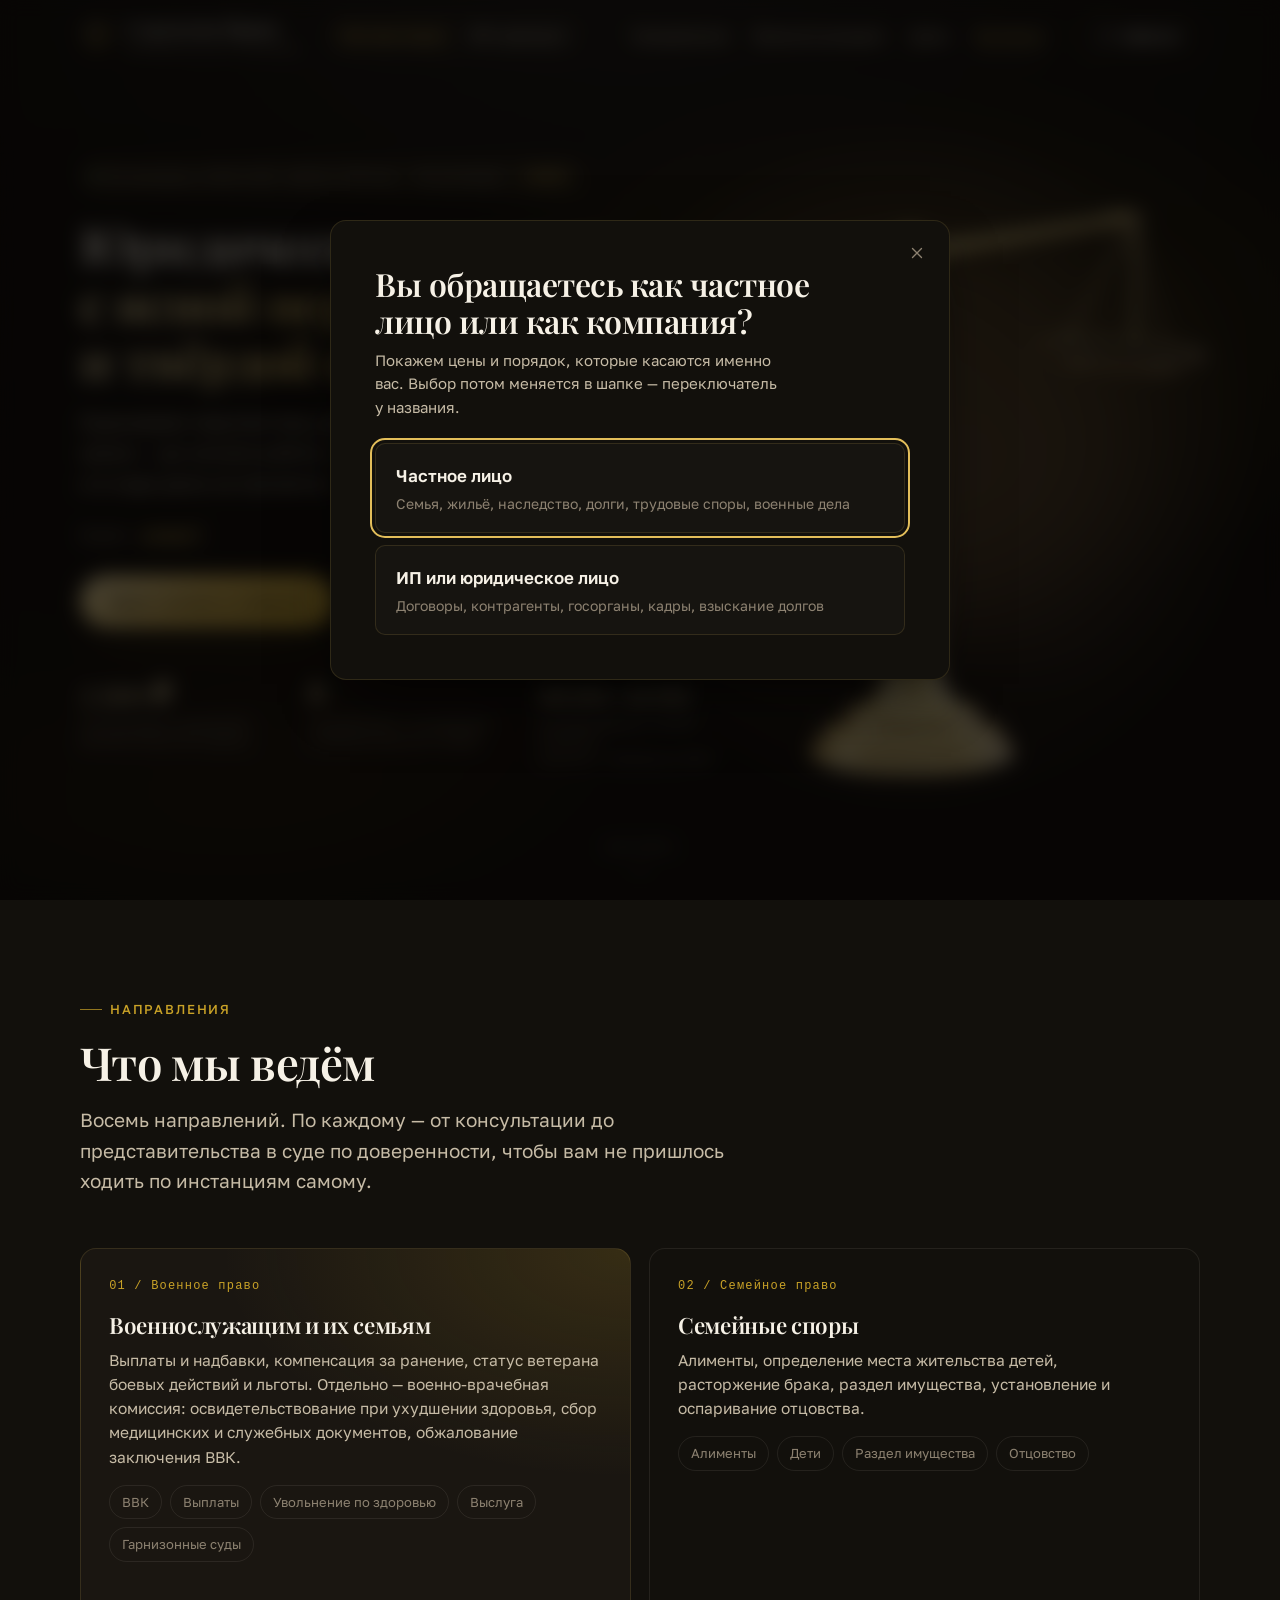
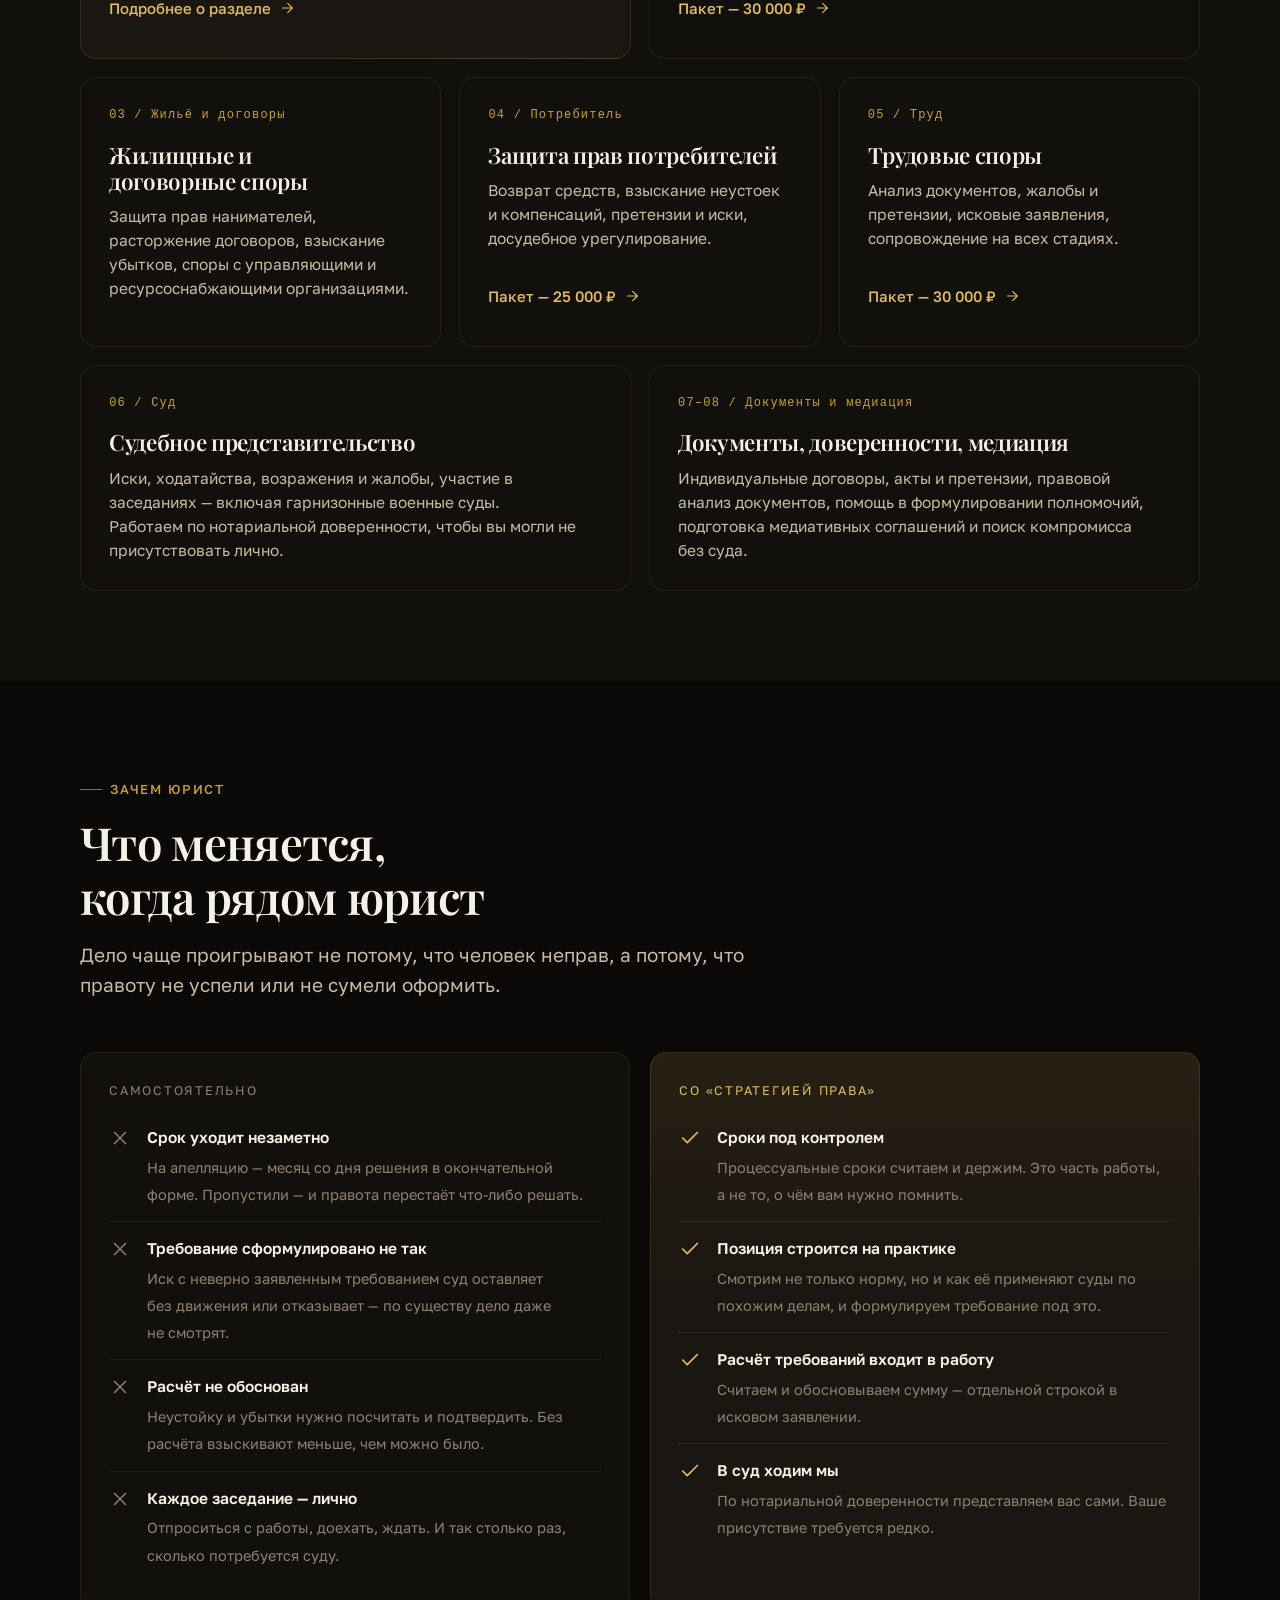
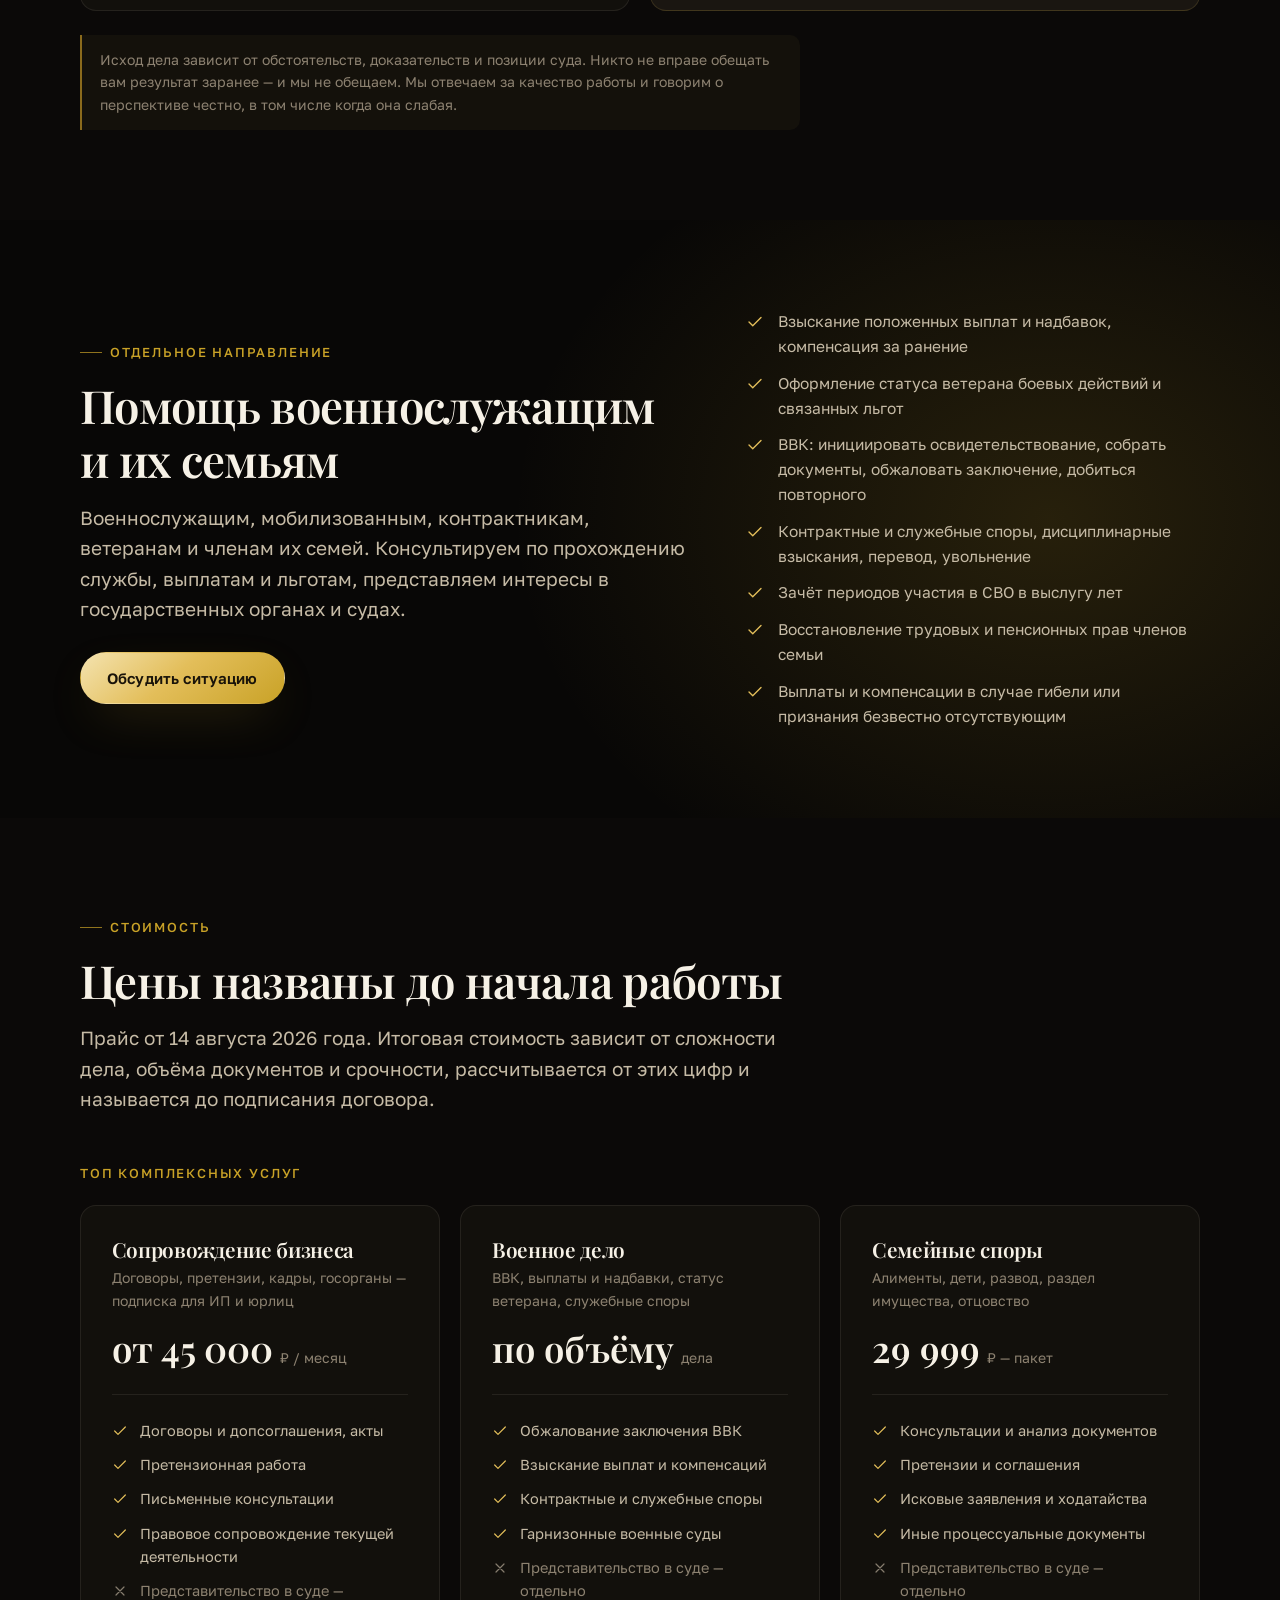
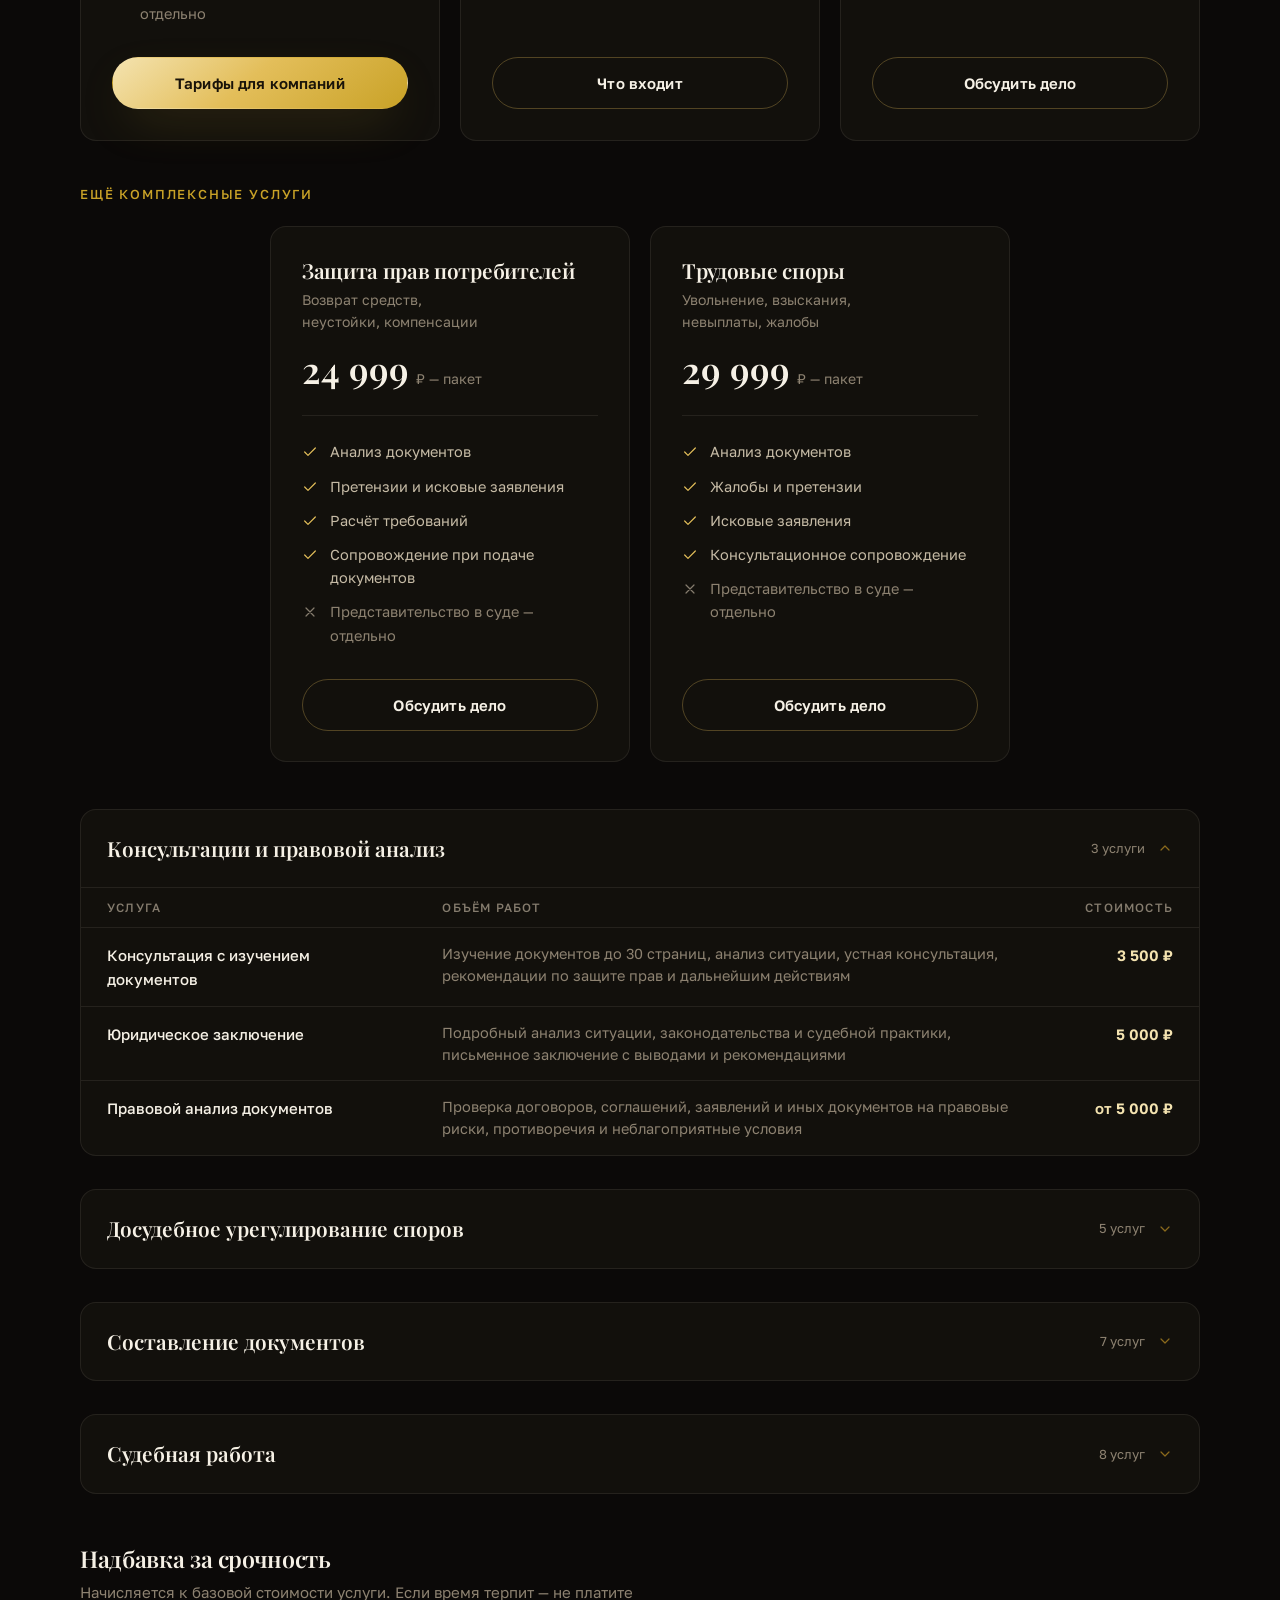
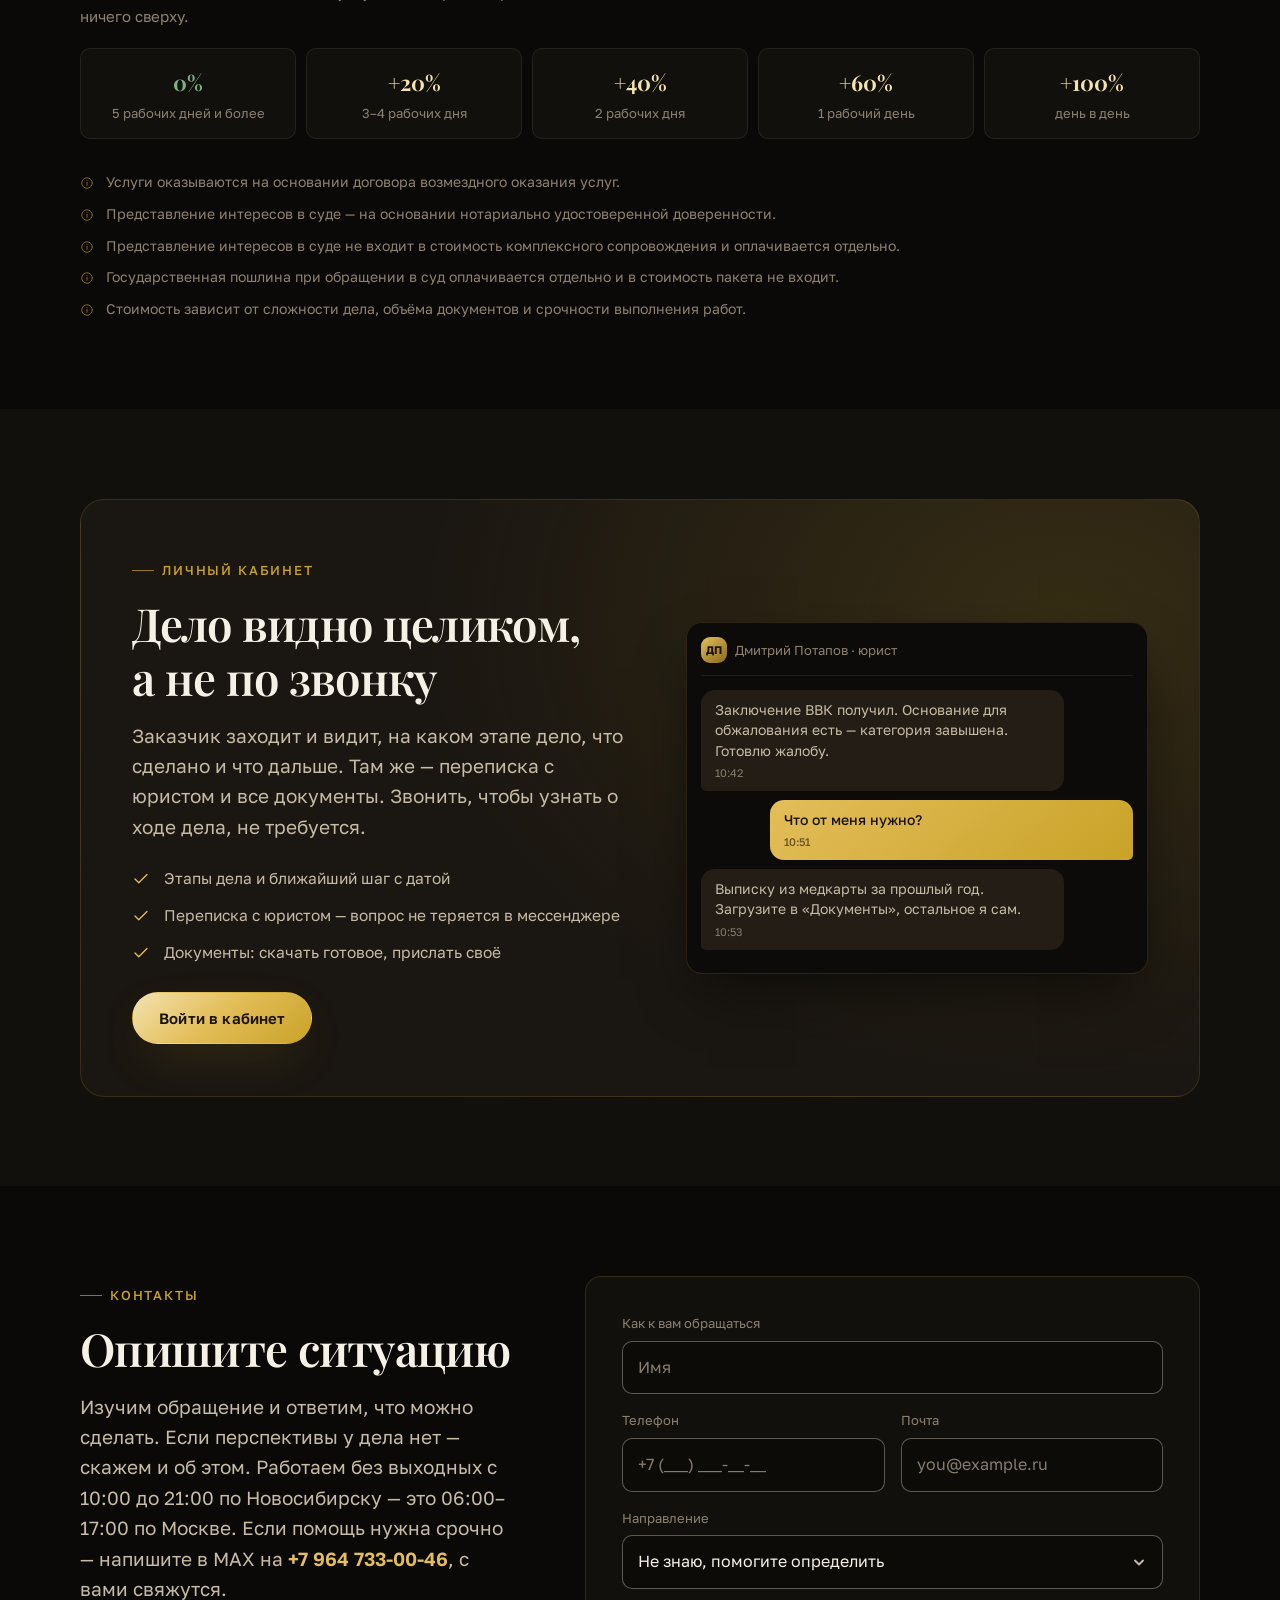
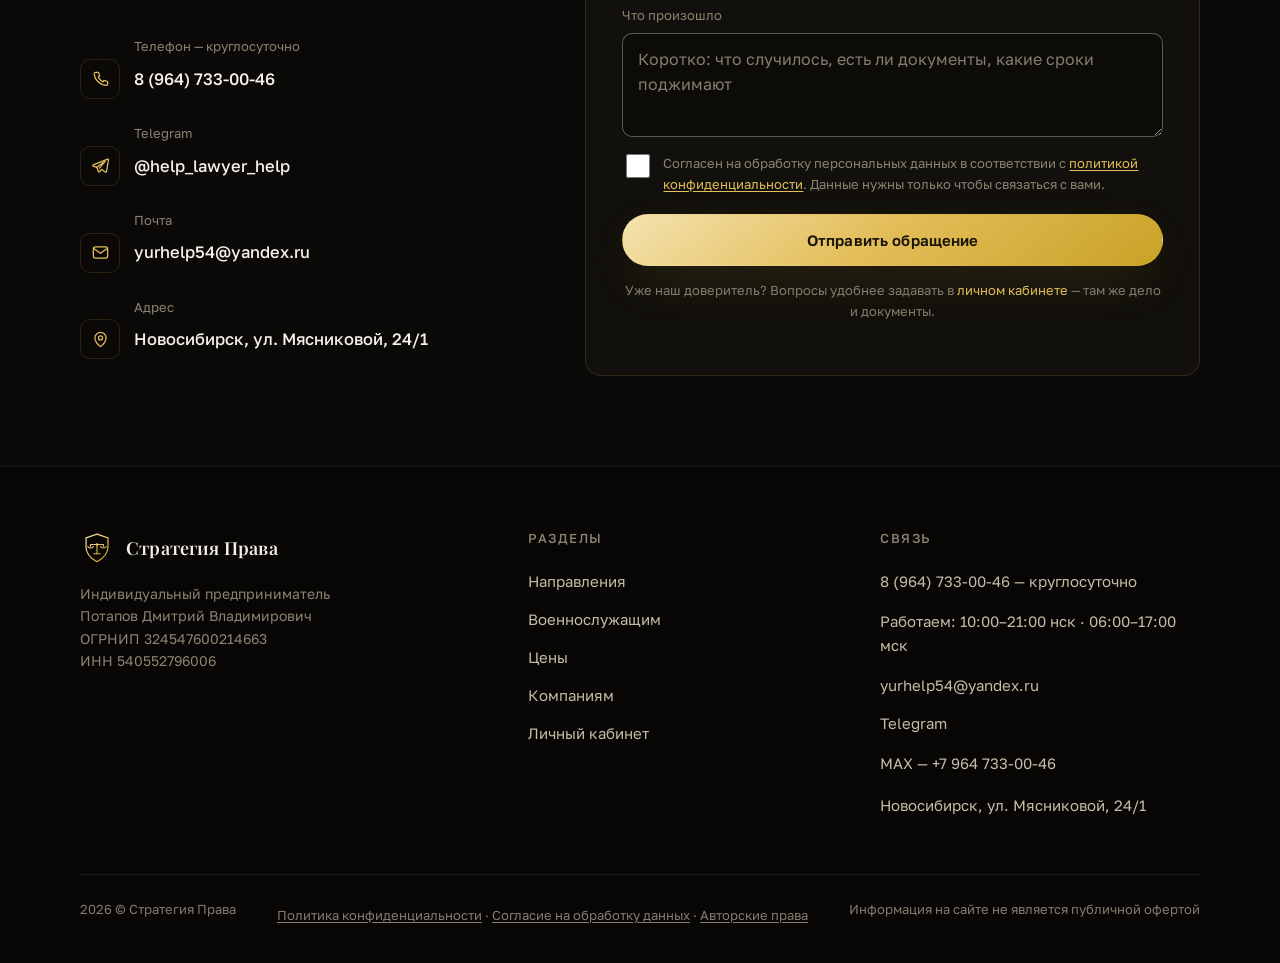
==== commit 7480c1b5: "Выкладка 07.09.2026 05:24 Co-Authored-By: Claude Opus 5 <noreply@anthropic.com>" ====
--- a/index.html
+++ b/index.html
@@ -15,13 +15,13 @@
 <meta property="og:url" content="https://strategydefense.ru/">
 <meta property="og:image" content="https://strategydefense.ru/assets/img/og.jpg">
 <meta name="twitter:card" content="summary_large_image">
-<link rel="icon" href="assets/img/favicon.svg?v=98" type="image/svg+xml">
+<link rel="icon" href="assets/img/favicon.svg?v=99" type="image/svg+xml">
 <link rel="icon" type="image/png" sizes="32x32" href="assets/img/brand/favicon-32.png">
 <link rel="apple-touch-icon" href="assets/img/brand/apple-touch-icon.png">
 <link rel="preconnect" href="https://fonts.googleapis.com">
 <link rel="preconnect" href="https://fonts.gstatic.com" crossorigin>
 <link rel="stylesheet" href="https://fonts.googleapis.com/css2?family=Golos+Text:wght@400;500;600;700&family=Playfair+Display:wght@500;600;700&display=swap">
-<link rel="stylesheet" href="assets/css/app.css?v=98">
+<link rel="stylesheet" href="assets/css/app.css?v=99">
 <script type="application/ld+json">
 {
   "@context": "https://schema.org",
@@ -128,12 +128,11 @@
 </p>
 <h1 class="hero__title">
 <span>Юридическая помощь</span>
-<span class="gilt">без тумана и сюрпризов</span>
+<span class="gilt">с ясной перспективой и твёрдой ценой</span>
 </h1>
 <p class="hero__lead">
-        Скажем прямо, есть ли у дела перспектива, сколько это будет стоить
-        и сколько займёт. Стоимость фиксируем до начала работы — в договоре,
-        а не «по ходу».
+        Оцениваем перспективу дела, называем стоимость и сроки — до начала
+        работы. Цена закрепляется в договоре и в ходе дела не меняется.
       </p>
 <p class="hero__ticker">
 <span>Ведём:</span>
@@ -276,7 +275,7 @@
 </div>
 </div>
 <div class="compare__col compare__col--good">
-<p class="compare__label">С «Стратегией Права»</p>
+<p class="compare__label">Со «Стратегией Права»</p>
 <div class="compare__row">
 <svg class="compare__icon" style="color:var(--gold)"><use href="#i-check"/></svg>
 <p><b>Сроки под контролем</b><span>Процессуальные сроки считаем и держим. Это часть работы, а не то, о чём вам нужно помнить.</span></p>
@@ -334,8 +333,8 @@
 <h2 class="section__title">Цены названы до начала работы</h2>
 <p class="section__lead">
         Прайс от 14 августа 2026 года. Итоговая стоимость зависит от сложности
-        дела, объёма документов и срочности — но считается от этих цифр,
-        а не появляется из воздуха.
+        дела, объёма документов и срочности, рассчитывается от этих цифр
+        и называется до подписания договора.
       </p>
 </div>
 <h3 class="plans__head reveal">ТОП комплексных услуг</h3>
@@ -513,8 +512,8 @@
 <h2 class="section__title">Дело видно целиком, а не по звонку</h2>
 <p class="section__lead" style="margin-bottom:24px">
             Заказчик заходит и видит, на каком этапе дело, что сделано и что
-            дальше. Там же — переписка с юристом и все документы. Не нужно
-            звонить и спрашивать «ну как там».
+            дальше. Там же — переписка с юристом и все документы. Звонить,
+            чтобы узнать о ходе дела, не требуется.
           </p>
 <ul class="band__list" style="margin-bottom:28px">
 <li><svg><use href="#i-check"/></svg><span>Этапы дела и ближайший шаг с датой</span></li>
@@ -543,7 +542,8 @@
 <p class="eyebrow">Контакты</p>
 <h2 class="section__title">Опишите ситуацию</h2>
 <p class="section__lead" style="margin-bottom:32px">
-          Ответим и скажем, что можно сделать. Если помочь нельзя — скажем и это.
+          Изучим обращение и ответим, что можно сделать. Если перспективы
+          у дела нет — скажем и об этом.
           Работаем без выходных с 10:00 до 21:00 по Новосибирску — это
           06:00–17:00 по Москве. Если помощь нужна срочно —
           напишите в MAX на <b style="color:var(--gold);font-weight:600">+7&nbsp;964&nbsp;733-00-46</b>, с вами свяжутся.
@@ -572,7 +572,7 @@
 <div class="field field--full">
 <label for="f-name">Как к вам обращаться</label>
 <input id="f-name" name="name" type="text" autocomplete="name" placeholder="Имя" required>
-<p class="field__error">Напишите имя — иначе непонятно, как к вам обратиться.</p>
+<p class="field__error">Укажите имя — без него мы не сможем к вам обратиться.</p>
 </div>
 <div class="field">
 <label for="f-phone">Телефон</label>
@@ -599,7 +599,7 @@
 <div class="field field--full">
 <label for="f-text">Что произошло</label>
 <textarea id="f-text" name="message" placeholder="Коротко: что случилось, есть ли документы, какие сроки поджимают" required></textarea>
-<p class="field__error">Пары предложений хватит — без них не с чем работать.</p>
+<p class="field__error">Опишите суть хотя бы в двух предложениях — иначе обращение не оценить.</p>
 </div>
 <div class="field field--full">
 <label class="form__consent">
@@ -697,7 +697,7 @@
 </div>
 </div>
 </div>
-<script src="assets/js/scales.js?v=98" defer></script>
-<script src="assets/js/app.js?v=98" defer></script>
+<script src="assets/js/scales.js?v=99" defer></script>
+<script src="assets/js/app.js?v=99" defer></script>
 </body>
 </html>
